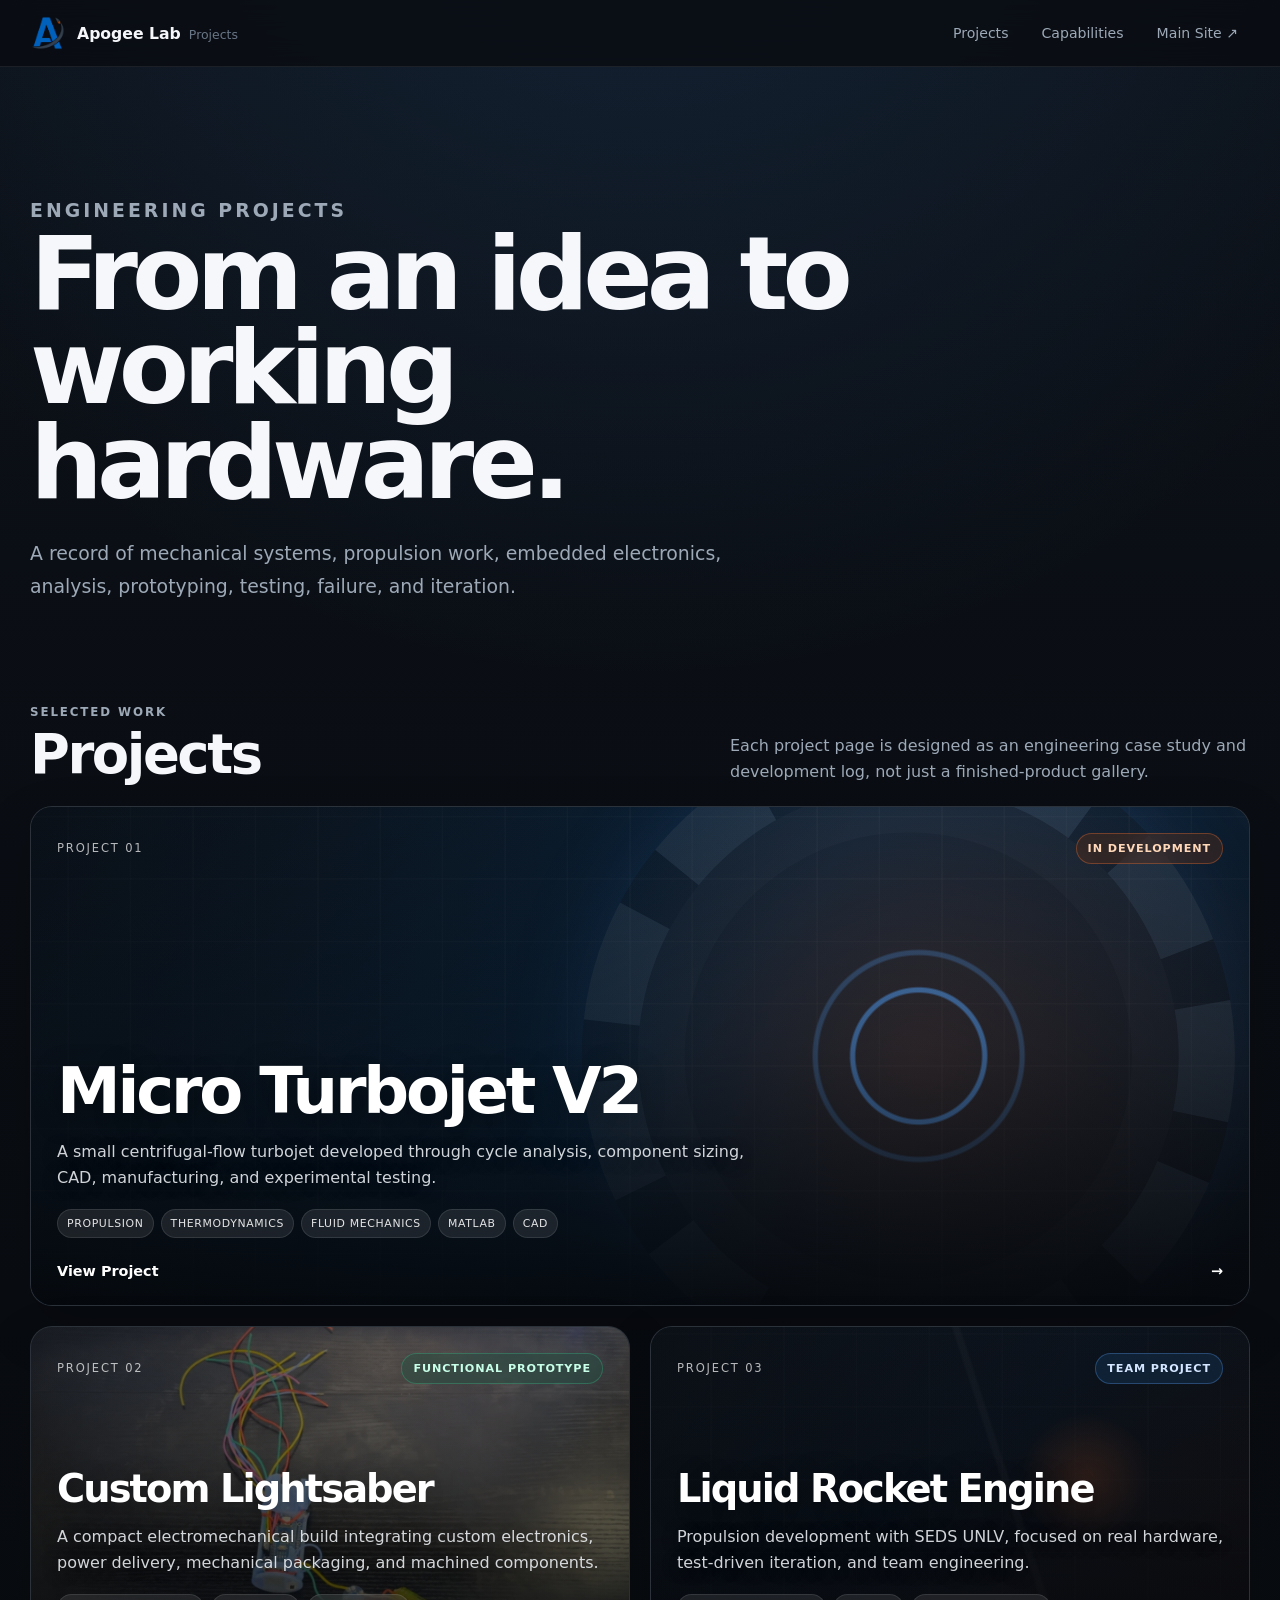
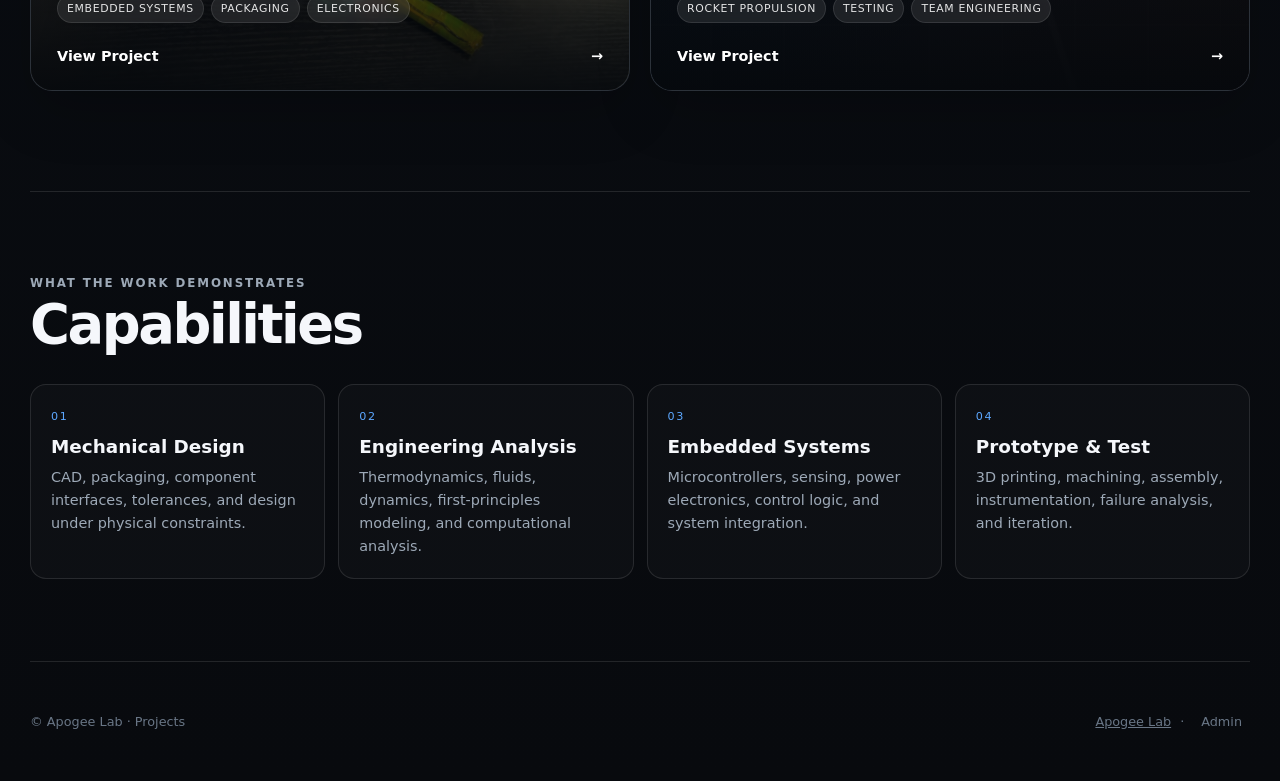
==== index.html @ 7b41a359 "Add files via upload" ====
<!DOCTYPE html>
<html lang="en">
<head>
  <meta charset="UTF-8">
  <meta name="viewport" content="width=device-width, initial-scale=1.0">
  <title>Projects — Apogee Lab</title>
  <meta name="description" content="Engineering projects, prototypes, analysis, testing, and experimental development from Apogee Lab.">
  <link rel="icon" type="image/png" href="favicon.png">
  <link rel="stylesheet" href="style.css">
</head>
<body>

  <header class="site-header">
    <div class="header-inner">
      <a class="brand-link" href="index.html">
        <img src="logo.png" alt="Apogee Lab logo">
        <div class="brand-copy">
          <strong>Apogee Lab</strong>
          <span>Projects</span>
        </div>
      </a>

      <nav class="nav" aria-label="Primary navigation">
        <a href="#projects">Projects</a>
        <a href="#capabilities">Capabilities</a>
        <a href="https://apogeelab.org" target="_blank" rel="noopener noreferrer">Main Site ↗</a>
      </nav>
    </div>
  </header>

  <main>
    <section class="hero shell">
      <div class="hero-copy">
        <p class="eyebrow">Engineering Projects</p>
        <h1>From an idea to working hardware.</h1>
        <p>
          A record of mechanical systems, propulsion work, embedded electronics,
          analysis, prototyping, testing, failure, and iteration.
        </p>
      </div>
    </section>

    <section class="projects shell" id="projects">
      <div class="section-head">
        <div>
          <p class="eyebrow">Selected Work</p>
          <h2>Projects</h2>
        </div>
        <p>
          Each project page is designed as an engineering case study and development log,
          not just a finished-product gallery.
        </p>
      </div>

      <div class="project-grid">

        <a class="project-card featured" href="turbojet.html" style="--glow: rgba(92,167,255,.26);">
          <div class="card-bg turbo-bg"></div>
          <div class="card-shade"></div>
          <div class="card-content">
            <div class="card-top">
              <span class="project-number">PROJECT 01</span>
              <span class="status dev">In Development</span>
            </div>

            <div class="card-main">
              <h3>Micro Turbojet V2</h3>
              <p>
                A small centrifugal-flow turbojet developed through cycle analysis,
                component sizing, CAD, manufacturing, and experimental testing.
              </p>
              <div class="tags">
                <span class="tag">Propulsion</span>
                <span class="tag">Thermodynamics</span>
                <span class="tag">Fluid Mechanics</span>
                <span class="tag">MATLAB</span>
                <span class="tag">CAD</span>
              </div>
              <div class="card-link">
                <span>View Project</span><span>→</span>
              </div>
            </div>
          </div>
        </a>

        <a class="project-card" href="lightsaber.html" style="--glow: rgba(66,211,155,.22);">
          <div class="card-bg lightsaber-bg"></div>
          <div class="card-shade"></div>
          <div class="card-content">
            <div class="card-top">
              <span class="project-number">PROJECT 02</span>
              <span class="status done">Functional Prototype</span>
            </div>

            <div class="card-main">
              <h3>Custom Lightsaber</h3>
              <p>
                A compact electromechanical build integrating custom electronics,
                power delivery, mechanical packaging, and machined components.
              </p>
              <div class="tags">
                <span class="tag">Embedded Systems</span>
                <span class="tag">Packaging</span>
                <span class="tag">Electronics</span>
              </div>
              <div class="card-link">
                <span>View Project</span><span>→</span>
              </div>
            </div>
          </div>
        </a>

        <a class="project-card" href="rocket.html" style="--glow: rgba(255,123,57,.22);">
          <div class="card-bg rocket-bg"></div>
          <div class="card-shade"></div>
          <div class="card-content">
            <div class="card-top">
              <span class="project-number">PROJECT 03</span>
              <span class="status team">Team Project</span>
            </div>

            <div class="card-main">
              <h3>Liquid Rocket Engine</h3>
              <p>
                Propulsion development with SEDS UNLV, focused on real hardware,
                test-driven iteration, and team engineering.
              </p>
              <div class="tags">
                <span class="tag">Rocket Propulsion</span>
                <span class="tag">Testing</span>
                <span class="tag">Team Engineering</span>
              </div>
              <div class="card-link">
                <span>View Project</span><span>→</span>
              </div>
            </div>
          </div>
        </a>

      </div>
    </section>

    <section class="capabilities shell" id="capabilities">
      <div class="section-head">
        <div>
          <p class="eyebrow">What the work demonstrates</p>
          <h2>Capabilities</h2>
        </div>
      </div>

      <div class="capability-grid">
        <article class="capability">
          <span>01</span>
          <h3>Mechanical Design</h3>
          <p>CAD, packaging, component interfaces, tolerances, and design under physical constraints.</p>
        </article>

        <article class="capability">
          <span>02</span>
          <h3>Engineering Analysis</h3>
          <p>Thermodynamics, fluids, dynamics, first-principles modeling, and computational analysis.</p>
        </article>

        <article class="capability">
          <span>03</span>
          <h3>Embedded Systems</h3>
          <p>Microcontrollers, sensing, power electronics, control logic, and system integration.</p>
        </article>

        <article class="capability">
          <span>04</span>
          <h3>Prototype & Test</h3>
          <p>3D printing, machining, assembly, instrumentation, failure analysis, and iteration.</p>
        </article>
      </div>
    </section>
  </main>

  <footer class="footer shell">
    <span>© Apogee Lab · Projects</span>
    <div class="footer-right">
      <a href="https://apogeelab.org" target="_blank" rel="noopener noreferrer">Apogee Lab</a>
      <span>·</span>
      <button type="button" data-open-admin>Admin</button>
    </div>
  </footer>


  <div class="modal" id="adminModal" aria-hidden="true">
    <div class="modal-card" role="dialog" aria-modal="true" aria-labelledby="adminTitle">
      <h2 id="adminTitle">Admin Access</h2>
      <p>Sign in to unlock editing controls on the live Projects site.</p>

      <form id="adminForm">
        <label for="adminPassword">Admin password</label>
        <input id="adminPassword" type="password" autocomplete="current-password" placeholder="Password">

        <div class="modal-actions">
          <button id="closeAdmin" type="button">Cancel</button>
          <button class="primary" type="submit">Sign In</button>
        </div>
      </form>

      <p class="prototype-note" id="adminPrototypeMessage">
        Frontend prototype: authentication is not connected yet.
      </p>
    </div>
  </div>


  <script src="script.js"></script>
</body>
</html>
---- style.css ----
* {
  box-sizing: border-box;
}

:root {
  --bg: #090c11;
  --bg-2: #0d121a;
  --panel: #111821;
  --panel-2: #151e2a;
  --text: #f5f7fb;
  --muted: #9da9b7;
  --soft: #697686;
  --line: rgba(255,255,255,.11);

  --blue: #5ca7ff;
  --blue-deep: #176bc7;
  --orange: #ff7b39;
  --green: #42d39b;
  --yellow: #ffd36a;

  --max: 1220px;
  --radius: 22px;
}

html {
  scroll-behavior: smooth;
}

body {
  margin: 0;
  min-height: 100vh;
  color: var(--text);
  font-family: Inter, ui-sans-serif, system-ui, -apple-system, BlinkMacSystemFont, "Segoe UI", sans-serif;
  background:
    radial-gradient(circle at 50% -10%, rgba(44, 88, 138, .28), transparent 34%),
    linear-gradient(180deg, #0c1118 0%, #090c11 55%, #080a0e 100%);
}

a {
  color: inherit;
}

img {
  max-width: 100%;
  display: block;
}

button, input, textarea {
  font: inherit;
}

.site-header {
  position: sticky;
  top: 0;
  z-index: 50;
  border-bottom: 1px solid rgba(255,255,255,.08);
  background: rgba(9,12,17,.80);
  backdrop-filter: blur(14px);
}

.header-inner {
  width: min(calc(100% - 32px), var(--max));
  min-height: 66px;
  margin: 0 auto;
  display: flex;
  align-items: center;
  justify-content: space-between;
  gap: 24px;
}

.brand-link {
  display: flex;
  align-items: center;
  gap: 11px;
  text-decoration: none;
  min-width: 0;
}

.brand-link img {
  width: 36px;
  height: 36px;
}

.brand-copy {
  display: flex;
  align-items: baseline;
  gap: 8px;
  min-width: 0;
}

.brand-copy strong {
  font-size: .98rem;
}

.brand-copy span {
  color: var(--soft);
  font-size: .78rem;
}

.nav {
  display: flex;
  align-items: center;
  gap: 9px;
}

.nav a {
  padding: 9px 12px;
  border-radius: 10px;
  color: var(--muted);
  text-decoration: none;
  font-size: .88rem;
  transition: color .18s ease, background .18s ease;
}

.nav a:hover {
  color: white;
  background: rgba(255,255,255,.06);
}

.shell {
  width: min(calc(100% - 40px), var(--max));
  margin: 0 auto;
}

.hero {
  min-height: 68vh;
  padding: 100px 0 76px;
  display: flex;
  align-items: center;
}

.hero-copy {
  max-width: 930px;
}

.eyebrow {
  margin: 0 0 16px;
  color: var(--blue);
  font-size: .74rem;
  font-weight: 800;
  letter-spacing: .16em;
  text-transform: uppercase;
}

.hero h1 {
  margin: 0;
  font-size: clamp(3.2rem, 8vw, 7.2rem);
  line-height: .92;
  letter-spacing: -.058em;
}

.hero p {
  max-width: 760px;
  margin: 27px 0 0;
  color: var(--muted);
  font-size: clamp(1rem, 2vw, 1.18rem);
  line-height: 1.75;
}

.section-head {
  margin: 0 0 20px;
  display: flex;
  align-items: flex-end;
  justify-content: space-between;
  gap: 20px;
}

.section-head h2 {
  margin: 0;
  font-size: clamp(2rem, 5vw, 3.4rem);
  letter-spacing: -.045em;
}

.section-head p {
  max-width: 520px;
  margin: 0;
  color: var(--muted);
  line-height: 1.65;
}

.projects {
  padding: 24px 0 100px;
}

.project-grid {
  display: grid;
  grid-template-columns: repeat(2, minmax(0, 1fr));
  gap: 20px;
}

.project-card {
  position: relative;
  isolation: isolate;
  overflow: hidden;
  min-height: 365px;
  border: 1px solid var(--line);
  border-radius: var(--radius);
  color: white;
  text-decoration: none;
  background: #121922;
  box-shadow: 0 22px 54px rgba(0,0,0,.18);
  transition: transform .26s ease, border-color .26s ease, box-shadow .26s ease;
}

.project-card.featured {
  grid-column: 1 / -1;
  min-height: 500px;
}

.project-card:hover {
  transform: translateY(-8px) scale(1.012);
  border-color: rgba(255,255,255,.18);
  box-shadow: 0 30px 70px rgba(0,0,0,.30), 0 0 38px var(--glow, rgba(92,167,255,.20));
}

.card-bg,
.card-shade,
.card-content {
  position: absolute;
  inset: 0;
}

.card-bg {
  transform: scale(1.04);
  transition: transform .36s ease, filter .36s ease;
}

.project-card:hover .card-bg {
  transform: scale(1.095);
  filter: blur(1.2px);
}

.card-shade {
  background:
    linear-gradient(180deg, rgba(5,8,12,.10), rgba(5,8,12,.35) 48%, rgba(5,8,12,.92) 100%),
    linear-gradient(120deg, rgba(5,8,12,.55), transparent 56%);
}

.card-content {
  z-index: 2;
  padding: 26px;
  display: flex;
  flex-direction: column;
}

.card-top {
  display: flex;
  align-items: center;
  justify-content: space-between;
  gap: 14px;
}

.project-number {
  color: rgba(255,255,255,.70);
  font-size: .72rem;
  letter-spacing: .16em;
}

.status {
  padding: 8px 11px;
  border: 1px solid rgba(255,255,255,.14);
  border-radius: 999px;
  background: rgba(11,17,26,.58);
  backdrop-filter: blur(10px);
  font-size: .7rem;
  font-weight: 700;
  letter-spacing: .08em;
  text-transform: uppercase;
}

.status.dev {
  color: #ffd8b9;
  border-color: rgba(255,123,57,.32);
  background: rgba(112,51,18,.30);
}

.status.done {
  color: #c8ffe8;
  border-color: rgba(66,211,155,.28);
  background: rgba(22,86,63,.30);
}

.status.team {
  color: #d4e6ff;
  border-color: rgba(92,167,255,.30);
  background: rgba(26,69,114,.32);
}

.card-main {
  margin-top: auto;
}

.card-main h3 {
  margin: 0;
  font-size: clamp(2rem, 5vw, 4.4rem);
  line-height: .98;
  letter-spacing: -.05em;
  text-shadow: 0 6px 28px rgba(0,0,0,.36);
}

.project-card:not(.featured) .card-main h3 {
  font-size: clamp(1.8rem, 3vw, 2.7rem);
}

.card-main p {
  max-width: 690px;
  margin: 16px 0 0;
  color: rgba(244,248,252,.85);
  line-height: 1.62;
  text-shadow: 0 3px 18px rgba(0,0,0,.40);
}

.tags {
  display: flex;
  flex-wrap: wrap;
  gap: 7px;
  margin-top: 18px;
}

.tag {
  padding: 7px 9px;
  border-radius: 999px;
  color: rgba(255,255,255,.88);
  background: rgba(255,255,255,.09);
  border: 1px solid rgba(255,255,255,.10);
  font-size: .68rem;
  letter-spacing: .06em;
  text-transform: uppercase;
  backdrop-filter: blur(8px);
}

.card-link {
  margin-top: 25px;
  display: flex;
  justify-content: space-between;
  color: white;
  font-size: .9rem;
  font-weight: 750;
}

.turbo-bg {
  background:
    radial-gradient(circle at 72% 50%, transparent 0 60px, rgba(92,167,255,.72) 62px 65px, transparent 67px 96px, rgba(92,167,255,.35) 98px 101px, transparent 103px),
    radial-gradient(circle at 72% 50%, rgba(255,123,57,.20), transparent 38%),
    repeating-linear-gradient(90deg, transparent 0 58px, rgba(255,255,255,.028) 59px 60px),
    repeating-linear-gradient(0deg, transparent 0 58px, rgba(255,255,255,.028) 59px 60px),
    linear-gradient(135deg, #111c29 0%, #0b253e 50%, #121720 100%);
}

.turbo-bg::after {
  content: "";
  position: absolute;
  width: 520px;
  height: 520px;
  right: 3%;
  top: 50%;
  transform: translateY(-50%) rotate(-18deg);
  border-radius: 50%;
  border: 54px dashed rgba(170,210,255,.12);
  box-shadow:
    inset 0 0 0 45px rgba(255,255,255,.025),
    0 0 80px rgba(44,124,215,.18);
}

.lightsaber-bg {
  background:
    linear-gradient(rgba(8,12,18,.20), rgba(8,12,18,.20)),
    url("lightsaber.webp") center / cover no-repeat;
}

.rocket-bg {
  background:
    linear-gradient(105deg, rgba(8,12,18,.18), rgba(8,12,18,.58)),
    radial-gradient(circle at 72% 42%, rgba(255,123,57,.36), transparent 13%),
    linear-gradient(72deg, transparent 58%, rgba(255,255,255,.06) 58.4% 59%, transparent 59.4%),
    repeating-linear-gradient(90deg, transparent 0 68px, rgba(255,255,255,.022) 69px 70px),
    repeating-linear-gradient(0deg, transparent 0 68px, rgba(255,255,255,.022) 69px 70px),
    linear-gradient(145deg, #18202b, #101a27 45%, #2b1710);
}

.capabilities {
  padding: 82px 0;
  border-top: 1px solid var(--line);
}

.capability-grid {
  margin-top: 28px;
  display: grid;
  grid-template-columns: repeat(4, 1fr);
  gap: 13px;
}

.capability {
  min-height: 175px;
  padding: 20px;
  border: 1px solid var(--line);
  border-radius: 16px;
  background: rgba(255,255,255,.025);
}

.capability span {
  color: var(--blue);
  font-size: .7rem;
  letter-spacing: .14em;
  text-transform: uppercase;
}

.capability h3 {
  margin: 12px 0 9px;
  font-size: 1.15rem;
}

.capability p {
  margin: 0;
  color: var(--muted);
  font-size: .9rem;
  line-height: 1.6;
}

.footer {
  min-height: 120px;
  border-top: 1px solid var(--line);
  display: flex;
  align-items: center;
  justify-content: space-between;
  gap: 22px;
  color: var(--soft);
  font-size: .8rem;
}

.footer-right {
  display: flex;
  align-items: center;
  gap: 9px;
}

.footer button {
  border: 0;
  background: none;
  color: var(--soft);
  cursor: pointer;
  padding: 7px 8px;
}

.footer button:hover {
  color: white;
}

/* Project detail pages */

.breadcrumb {
  padding-top: 32px;
}

.breadcrumb a {
  color: var(--muted);
  text-decoration: none;
  font-size: .88rem;
}

.breadcrumb a:hover {
  color: white;
}

.project-hero {
  padding: 34px 0 72px;
  display: grid;
  grid-template-columns: minmax(0, 1.65fr) minmax(310px, .85fr);
  gap: 20px;
}

.project-visual,
.project-summary {
  min-height: 540px;
  border: 1px solid var(--line);
  border-radius: var(--radius);
  overflow: hidden;
}

.project-visual {
  position: relative;
}

.project-summary {
  padding: 30px;
  background: linear-gradient(180deg, rgba(19,27,38,.94), rgba(13,19,27,.96));
  display: flex;
  flex-direction: column;
}

.project-summary .eyebrow {
  margin-bottom: 13px;
}

.project-summary h1 {
  margin: 0;
  font-size: clamp(2.8rem, 5vw, 4.8rem);
  line-height: .94;
  letter-spacing: -.055em;
}

.project-summary .summary-text {
  margin: 25px 0 0;
  color: var(--muted);
  line-height: 1.72;
}

.meta-grid {
  margin-top: auto;
  padding-top: 28px;
  display: grid;
  grid-template-columns: 1fr 1fr;
  gap: 14px;
}

.meta {
  padding-top: 12px;
  border-top: 1px solid var(--line);
}

.meta span {
  display: block;
  margin-bottom: 5px;
  color: var(--soft);
  font-size: .68rem;
  letter-spacing: .1em;
  text-transform: uppercase;
}

.meta strong {
  font-size: .9rem;
}

.detail-section {
  padding: 72px 0;
  border-top: 1px solid var(--line);
}

.detail-title {
  display: flex;
  align-items: flex-end;
  justify-content: space-between;
  gap: 18px;
  margin-bottom: 24px;
}

.detail-title h2 {
  margin: 0;
  font-size: clamp(2rem, 5vw, 3.5rem);
  letter-spacing: -.045em;
}

.detail-title p {
  max-width: 510px;
  margin: 0;
  color: var(--muted);
  line-height: 1.6;
}

.latest-update {
  overflow: hidden;
  border: 1px solid rgba(92,167,255,.26);
  border-radius: var(--radius);
  background: linear-gradient(145deg, rgba(28,49,74,.55), rgba(14,20,29,.94));
  box-shadow: 0 20px 48px rgba(0,0,0,.18);
}

.update-copy {
  padding: 30px;
}

.update-label {
  color: var(--yellow);
  font-size: .7rem;
  font-weight: 800;
  letter-spacing: .13em;
  text-transform: uppercase;
}

.update-copy h3 {
  margin: 10px 0 8px;
  font-size: clamp(1.7rem, 4vw, 2.8rem);
  letter-spacing: -.035em;
}

.update-date {
  color: var(--soft);
  font-size: .82rem;
}

.update-copy p {
  max-width: 900px;
  color: var(--muted);
  line-height: 1.75;
}

.carousel-preview {
  display: grid;
  grid-template-columns: 1.4fr 1fr 1fr;
  gap: 2px;
  min-height: 290px;
  background: rgba(255,255,255,.05);
}

.placeholder-image {
  position: relative;
  min-height: 240px;
  display: grid;
  place-items: center;
  overflow: hidden;
  color: rgba(255,255,255,.48);
  background:
    repeating-linear-gradient(90deg, transparent 0 39px, rgba(255,255,255,.03) 40px),
    repeating-linear-gradient(0deg, transparent 0 39px, rgba(255,255,255,.03) 40px),
    linear-gradient(145deg, #121b26, #0e141c);
}

.placeholder-image::before {
  content: "";
  width: 42%;
  aspect-ratio: 1;
  border-radius: 50%;
  border: 1px solid rgba(92,167,255,.32);
  box-shadow:
    0 0 0 24px rgba(92,167,255,.05),
    0 0 0 48px rgba(92,167,255,.025);
}

.placeholder-image span {
  position: absolute;
  bottom: 18px;
  left: 18px;
  font-size: .72rem;
  letter-spacing: .1em;
  text-transform: uppercase;
}

.old-updates {
  margin-top: 14px;
  display: grid;
  gap: 10px;
}

.old-update {
  padding: 20px 22px;
  border: 1px solid var(--line);
  border-radius: 14px;
  background: rgba(255,255,255,.018);
}

.old-update-top {
  display: flex;
  align-items: baseline;
  justify-content: space-between;
  gap: 18px;
}

.old-update h4 {
  margin: 0;
  font-size: 1rem;
}

.old-update time {
  color: var(--soft);
  font-size: .75rem;
}

.old-update p {
  margin: 8px 0 0;
  color: var(--muted);
  line-height: 1.6;
  font-size: .9rem;
}

.gallery-grid {
  display: grid;
  grid-template-columns: repeat(3, 1fr);
  gap: 12px;
}

.gallery-item {
  min-height: 240px;
  border: 1px solid var(--line);
  border-radius: 16px;
  overflow: hidden;
  background: #101720;
}

.gallery-item.photo {
  background: url("lightsaber.webp") center / cover no-repeat;
}

.gallery-item .placeholder-image {
  height: 100%;
  border: 0;
}

/* Admin placeholder modal */

.modal {
  position: fixed;
  inset: 0;
  z-index: 100;
  display: none;
  place-items: center;
  padding: 20px;
  background: rgba(2,5,8,.76);
  backdrop-filter: blur(8px);
}

.modal.open {
  display: grid;
}

.modal-card {
  width: min(430px, 100%);
  padding: 25px;
  border: 1px solid var(--line);
  border-radius: 18px;
  background: linear-gradient(180deg, #141d28, #0d131b);
  box-shadow: 0 30px 90px rgba(0,0,0,.45);
}

.modal-card h2 {
  margin: 0 0 7px;
}

.modal-card p {
  margin: 0 0 18px;
  color: var(--muted);
  line-height: 1.55;
}

.modal-card label {
  display: block;
  color: var(--muted);
  font-size: .75rem;
  margin-bottom: 6px;
}

.modal-card input {
  width: 100%;
  padding: 12px 13px;
  border: 1px solid var(--line);
  border-radius: 10px;
  outline: none;
  color: white;
  background: #090f16;
}

.modal-actions {
  margin-top: 14px;
  display: flex;
  justify-content: flex-end;
  gap: 8px;
}

.modal-actions button {
  padding: 10px 13px;
  border-radius: 10px;
  border: 1px solid var(--line);
  color: white;
  background: #151f2b;
  cursor: pointer;
}

.modal-actions .primary {
  border-color: rgba(92,167,255,.40);
  background: #155da9;
}

.prototype-note {
  margin-top: 12px !important;
  color: #8090a1 !important;
  font-size: .75rem;
}

@media (max-width: 900px) {
  .project-grid,
  .project-hero {
    grid-template-columns: 1fr;
  }

  .project-card.featured {
    grid-column: auto;
  }

  .capability-grid {
    grid-template-columns: repeat(2, 1fr);
  }

  .project-summary,
  .project-visual {
    min-height: 440px;
  }
}

@media (max-width: 680px) {
  .shell {
    width: min(calc(100% - 28px), var(--max));
  }

  .header-inner {
    width: min(calc(100% - 22px), var(--max));
  }

  .brand-copy span,
  .nav a:not(:last-child) {
    display: none;
  }

  .hero {
    min-height: 0;
    padding: 84px 0 58px;
  }

  .project-grid,
  .capability-grid,
  .gallery-grid {
    grid-template-columns: 1fr;
  }

  .project-card,
  .project-card.featured {
    min-height: 390px;
  }

  .section-head,
  .detail-title,
  .footer {
    align-items: flex-start;
    flex-direction: column;
  }

  .project-hero {
    padding-top: 22px;
  }

  .project-summary,
  .project-visual {
    min-height: 390px;
  }

  .carousel-preview {
    grid-template-columns: 1fr;
  }

  .old-update-top {
    align-items: flex-start;
    flex-direction: column;
    gap: 5px;
  }
}

@media (prefers-reduced-motion: reduce) {
  * {
    scroll-behavior: auto !important;
    transition: none !important;
  }
}
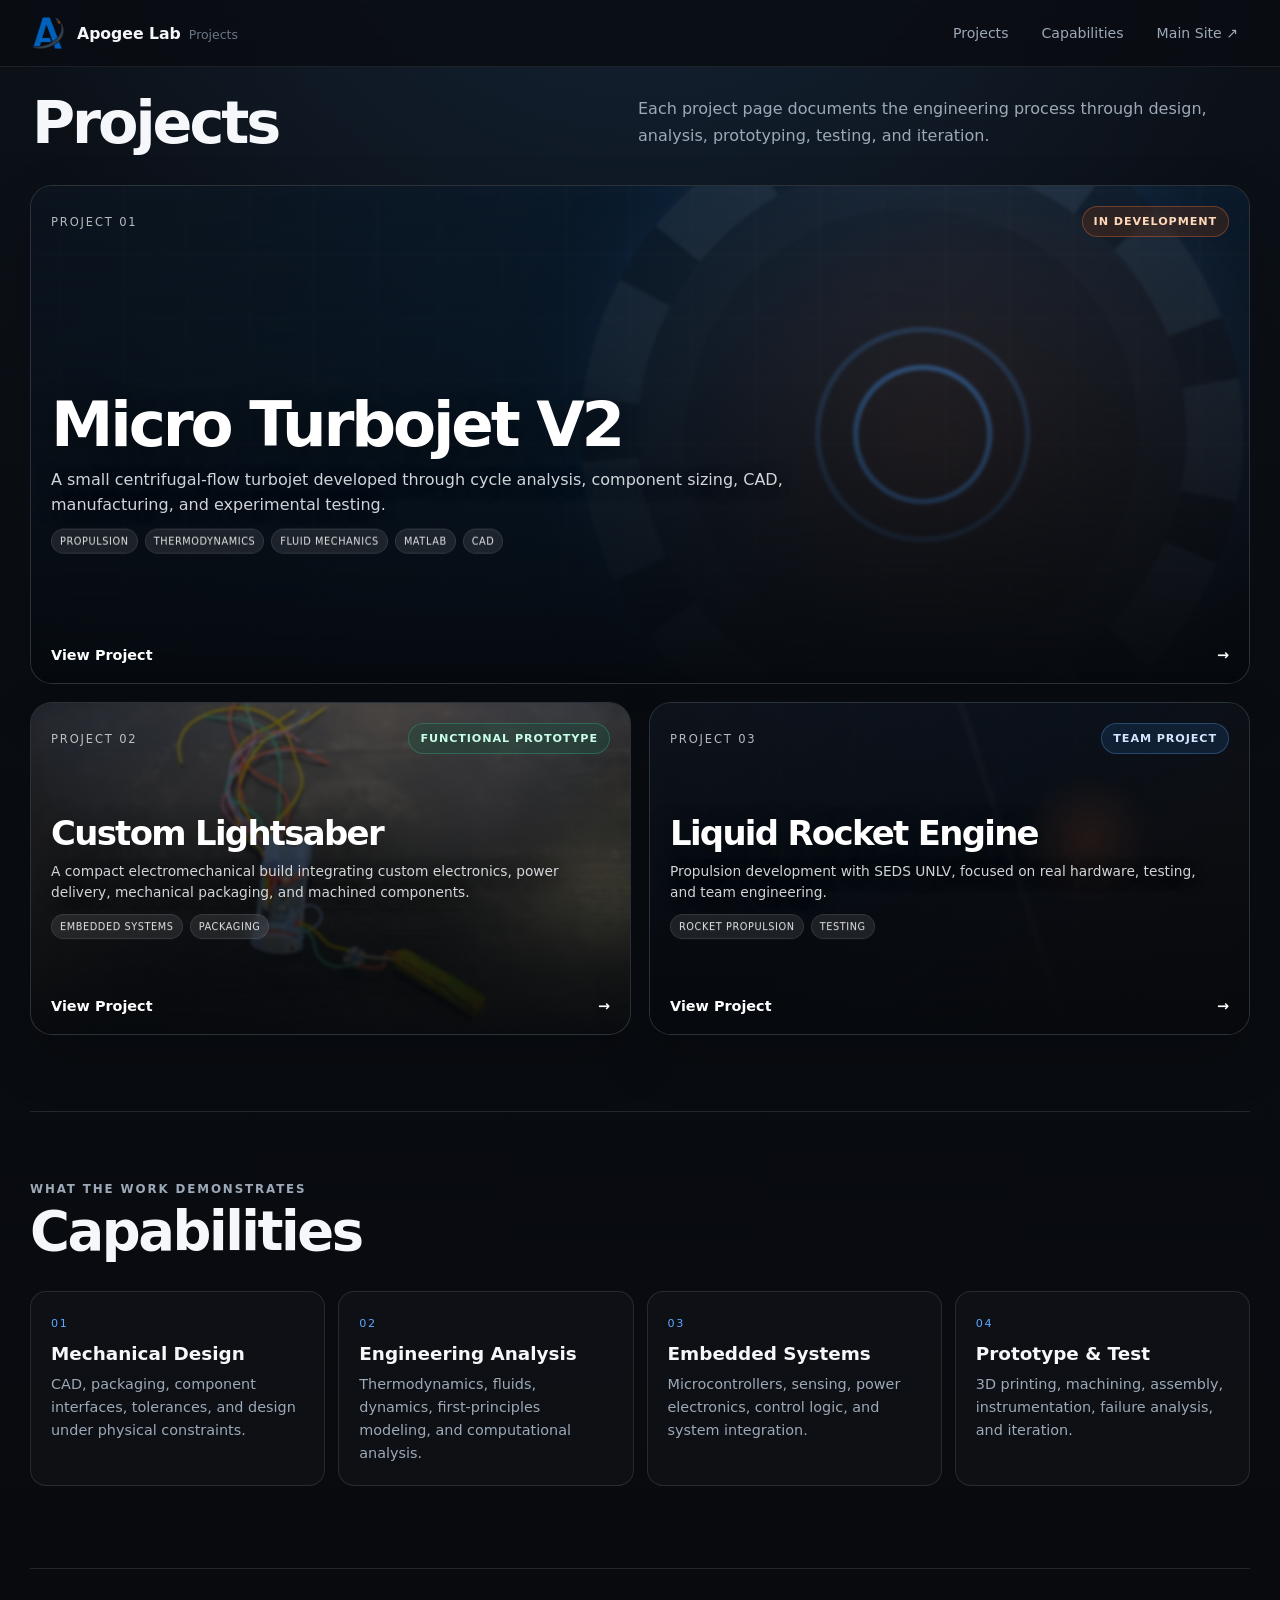
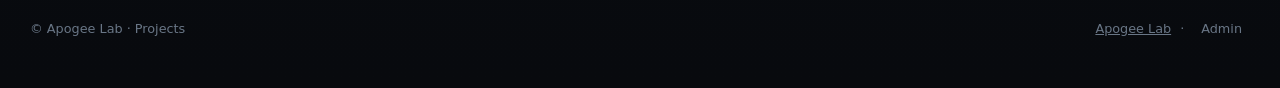
==== commit 758ad5e3: "v3" ====
--- a/index.html
+++ b/index.html
@@ -8,7 +8,7 @@
   <link rel="icon" type="image/png" href="favicon.png">
   <link rel="stylesheet" href="style.css">
 </head>
-<body>
+<body class="projects-home">
 
   <header class="site-header">
     <div class="header-inner">
@@ -28,47 +28,36 @@
     </div>
   </header>
 
-  <main>
-    <section class="hero shell">
-      <div class="hero-copy">
-        <p class="eyebrow">Engineering Projects</p>
-        <h1>From an idea to working hardware.</h1>
-        <p>
-          A record of mechanical systems, propulsion work, embedded electronics,
-          analysis, prototyping, testing, failure, and iteration.
-        </p>
-      </div>
+  <main class="home-main shell">
+
+    <section class="projects-intro">
+      <h1>Projects</h1>
+      <p>
+        Each project page documents the engineering process through design,
+        analysis, prototyping, testing, and iteration.
+      </p>
     </section>
 
-    <section class="projects shell" id="projects">
-      <div class="section-head">
-        <div>
-          <p class="eyebrow">Selected Work</p>
-          <h2>Projects</h2>
-        </div>
-        <p>
-          Each project page is designed as an engineering case study and development log,
-          not just a finished-product gallery.
-        </p>
-      </div>
-
-      <div class="project-grid">
-
-        <a class="project-card featured" href="turbojet.html" style="--glow: rgba(92,167,255,.26);">
+    <section class="projects projects-first" id="projects">
+      <div class="project-grid project-grid-home">
+
+        <a class="project-card home-card featured-home" href="turbojet.html" style="--glow: rgba(92,167,255,.26);">
           <div class="card-bg turbo-bg"></div>
-          <div class="card-shade"></div>
-          <div class="card-content">
+          <div class="card-shade home-shade"></div>
+
+          <div class="card-content home-card-content">
             <div class="card-top">
               <span class="project-number">PROJECT 01</span>
               <span class="status dev">In Development</span>
             </div>
 
-            <div class="card-main">
+            <div class="card-main home-card-main">
               <h3>Micro Turbojet V2</h3>
               <p>
                 A small centrifugal-flow turbojet developed through cycle analysis,
                 component sizing, CAD, manufacturing, and experimental testing.
               </p>
+
               <div class="tags">
                 <span class="tag">Propulsion</span>
                 <span class="tag">Thermodynamics</span>
@@ -76,72 +65,81 @@
                 <span class="tag">MATLAB</span>
                 <span class="tag">CAD</span>
               </div>
-              <div class="card-link">
-                <span>View Project</span><span>→</span>
-              </div>
+            </div>
+
+            <div class="card-link">
+              <span>View Project</span><span>→</span>
             </div>
           </div>
         </a>
 
-        <a class="project-card" href="lightsaber.html" style="--glow: rgba(66,211,155,.22);">
+        <a class="project-card home-card" href="lightsaber.html" style="--glow: rgba(66,211,155,.22);">
           <div class="card-bg lightsaber-bg"></div>
-          <div class="card-shade"></div>
-          <div class="card-content">
+          <div class="card-shade home-shade"></div>
+
+          <div class="card-content home-card-content">
             <div class="card-top">
               <span class="project-number">PROJECT 02</span>
               <span class="status done">Functional Prototype</span>
             </div>
 
-            <div class="card-main">
+            <div class="card-main home-card-main">
               <h3>Custom Lightsaber</h3>
               <p>
                 A compact electromechanical build integrating custom electronics,
                 power delivery, mechanical packaging, and machined components.
               </p>
+
               <div class="tags">
                 <span class="tag">Embedded Systems</span>
                 <span class="tag">Packaging</span>
-                <span class="tag">Electronics</span>
               </div>
-              <div class="card-link">
-                <span>View Project</span><span>→</span>
-              </div>
+            </div>
+
+            <div class="card-link">
+              <span>View Project</span><span>→</span>
             </div>
           </div>
         </a>
 
-        <a class="project-card" href="rocket.html" style="--glow: rgba(255,123,57,.22);">
+        <a class="project-card home-card" href="rocket.html" style="--glow: rgba(255,123,57,.22);">
           <div class="card-bg rocket-bg"></div>
-          <div class="card-shade"></div>
-          <div class="card-content">
+          <div class="card-shade home-shade"></div>
+
+          <div class="card-content home-card-content">
             <div class="card-top">
               <span class="project-number">PROJECT 03</span>
               <span class="status team">Team Project</span>
             </div>
 
-            <div class="card-main">
+            <div class="card-main home-card-main">
               <h3>Liquid Rocket Engine</h3>
               <p>
                 Propulsion development with SEDS UNLV, focused on real hardware,
-                test-driven iteration, and team engineering.
+                testing, and team engineering.
               </p>
+
               <div class="tags">
                 <span class="tag">Rocket Propulsion</span>
                 <span class="tag">Testing</span>
-                <span class="tag">Team Engineering</span>
               </div>
-              <div class="card-link">
-                <span>View Project</span><span>→</span>
-              </div>
+            </div>
+
+            <div class="card-link">
+              <span>View Project</span><span>→</span>
             </div>
           </div>
         </a>
 
       </div>
+
+      <div class="admin-project-actions admin-only" aria-hidden="true">
+        <button class="add-project-button" type="button">+ Add New Project</button>
+      </div>
     </section>
 
-    <section class="capabilities shell" id="capabilities">
-      <div class="section-head">
+    <section class="capabilities compact-capabilities" id="capabilities">
+      <div class="section-head compact-section-head">
         <div>
           <p class="eyebrow">What the work demonstrates</p>
           <h2>Capabilities</h2>
--- a/style.css
+++ b/style.css
@@ -859,3 +859,316 @@
     transition: none !important;
   }
 }
+
+
+/* =========================================================
+   PROJECTS HOMEPAGE V2
+   Tile-first landing page
+   ========================================================= */
+
+.projects-home .site-header {
+  position: sticky;
+}
+
+.home-main {
+  padding-top: 18px;
+}
+
+.projects-first {
+  padding: 0 0 76px;
+}
+
+.project-grid-home {
+  grid-template-columns: repeat(3, minmax(0, 1fr));
+  gap: 16px;
+}
+
+.project-grid-home .home-card {
+  grid-column: auto;
+  min-height: 0;
+  height: clamp(315px, 37vw, 390px);
+}
+
+/*
+  Put the title area slightly ABOVE the vertical center.
+  This keeps the titles visible immediately on load while still
+  leaving room for the description and tags below.
+*/
+.home-card-content {
+  padding: 20px;
+}
+
+.home-card-main {
+  margin-top: 0;
+  margin-bottom: 0;
+  position: absolute;
+  left: 20px;
+  right: 20px;
+  top: 39%;
+  transform: translateY(-50%);
+}
+
+.project-grid-home .home-card .home-card-main h3 {
+  font-size: clamp(1.65rem, 2.3vw, 2.45rem);
+  line-height: .96;
+  max-width: 95%;
+}
+
+.project-grid-home .home-card .home-card-main p {
+  margin-top: 11px;
+  font-size: .88rem;
+  line-height: 1.5;
+  max-width: 96%;
+}
+
+.project-grid-home .home-card .tags {
+  margin-top: 12px;
+}
+
+.project-grid-home .home-card .tag {
+  padding: 6px 8px;
+  font-size: .61rem;
+}
+
+.project-grid-home .home-card .card-link {
+  margin-top: auto;
+  padding-top: 14px;
+}
+
+.home-shade {
+  background:
+    linear-gradient(180deg,
+      rgba(5,8,12,.25) 0%,
+      rgba(5,8,12,.42) 31%,
+      rgba(5,8,12,.66) 63%,
+      rgba(5,8,12,.93) 100%),
+    linear-gradient(105deg, rgba(5,8,12,.28), transparent 72%);
+}
+
+/* Keep the background image readable but never let hover sharpen
+   enough to make the overlay text harder to read. */
+.project-grid-home .home-card .card-bg {
+  filter: blur(1.4px) saturate(1.05);
+  transform: scale(1.055);
+}
+
+.project-grid-home .home-card:hover .card-bg {
+  filter: blur(1.65px) saturate(1.12);
+  transform: scale(1.11);
+}
+
+.project-grid-home .home-card:hover {
+  transform: translateY(-7px) scale(1.018);
+}
+
+.admin-project-actions {
+  margin-top: 18px;
+  display: flex;
+  justify-content: flex-end;
+}
+
+.admin-only {
+  display: none;
+}
+
+body.admin-mode .admin-only {
+  display: flex;
+}
+
+.add-project-button {
+  border: 1px solid rgba(92,167,255,.35);
+  border-radius: 12px;
+  padding: 11px 15px;
+  color: white;
+  background: linear-gradient(180deg, #1b6fc3, #155a9e);
+  cursor: pointer;
+  box-shadow: 0 12px 28px rgba(20,87,153,.24);
+}
+
+.add-project-button:hover {
+  transform: translateY(-1px);
+}
+
+.compact-capabilities {
+  padding-top: 68px;
+}
+
+.compact-section-head {
+  margin-bottom: 18px;
+}
+
+@media (max-width: 1040px) {
+  .project-grid-home {
+    grid-template-columns: repeat(2, minmax(0, 1fr));
+  }
+
+  .project-grid-home .home-card {
+    height: 350px;
+  }
+}
+
+@media (max-width: 680px) {
+  .home-main {
+    padding-top: 12px;
+  }
+
+  .project-grid-home {
+    grid-template-columns: 1fr;
+  }
+
+  .project-grid-home .home-card {
+    height: 330px;
+  }
+
+  .home-card-main {
+    top: 40%;
+  }
+}
+
+
+/* =========================================================
+   PROJECTS HOMEPAGE V3
+   Reference-image layout
+   ========================================================= */
+
+.projects-home .home-main {
+  padding-top: 0;
+}
+
+.projects-intro {
+  min-height: 118px;
+  display: grid;
+  grid-template-columns: minmax(240px, .8fr) minmax(360px, 1.1fr);
+  align-items: center;
+  gap: 56px;
+  padding: 8px 2px 14px;
+}
+
+.projects-intro h1 {
+  margin: 0;
+  font-size: clamp(2.75rem, 4.6vw, 4.65rem);
+  line-height: .95;
+  letter-spacing: -.052em;
+}
+
+.projects-intro p {
+  max-width: 610px;
+  justify-self: end;
+  margin: 0;
+  color: var(--muted);
+  font-size: 1rem;
+  line-height: 1.66;
+}
+
+.projects-first {
+  padding-top: 0;
+}
+
+.project-grid-home {
+  grid-template-columns: repeat(2, minmax(0, 1fr));
+  gap: 18px;
+}
+
+.project-grid-home .featured-home {
+  grid-column: 1 / -1;
+  height: clamp(410px, 39vw, 535px);
+}
+
+.project-grid-home .home-card:not(.featured-home) {
+  height: clamp(305px, 26vw, 365px);
+}
+
+/* Featured title sits slightly above center, matching the reference. */
+.project-grid-home .featured-home .home-card-main {
+  top: 58%;
+  transform: translateY(-50%);
+}
+
+.project-grid-home .featured-home .home-card-main h3 {
+  font-size: clamp(2.75rem, 4.9vw, 4.8rem);
+  max-width: 780px;
+}
+
+.project-grid-home .featured-home .home-card-main p {
+  max-width: 790px;
+  font-size: 1rem;
+  line-height: 1.58;
+}
+
+.project-grid-home .home-card:not(.featured-home) .home-card-main {
+  top: 53%;
+  transform: translateY(-50%);
+}
+
+.project-grid-home .home-card:not(.featured-home) .home-card-main h3 {
+  font-size: clamp(1.75rem, 2.65vw, 2.7rem);
+}
+
+.project-grid-home .home-card:not(.featured-home) .home-card-main p {
+  font-size: .86rem;
+}
+
+.project-grid-home .home-card .card-link {
+  margin-top: auto;
+  padding-top: 12px;
+}
+
+@media (max-width: 900px) {
+  .projects-intro {
+    grid-template-columns: 1fr;
+    gap: 10px;
+    padding: 26px 2px 18px;
+  }
+
+  .projects-intro p {
+    justify-self: start;
+  }
+
+  .project-grid-home {
+    grid-template-columns: 1fr;
+  }
+
+  .project-grid-home .featured-home {
+    grid-column: auto;
+  }
+
+  .project-grid-home .featured-home,
+  .project-grid-home .home-card:not(.featured-home) {
+    height: 350px;
+  }
+
+  .project-grid-home .featured-home .home-card-main,
+  .project-grid-home .home-card:not(.featured-home) .home-card-main {
+    top: 50%;
+  }
+}
+
+@media (max-width: 680px) {
+  .projects-intro {
+    min-height: 0;
+    padding-top: 22px;
+  }
+
+  .projects-intro h1 {
+    font-size: 2.65rem;
+  }
+
+  .projects-intro p {
+    font-size: .9rem;
+  }
+
+  .project-grid-home .featured-home,
+  .project-grid-home .home-card:not(.featured-home) {
+    height: 325px;
+  }
+
+  .project-grid-home .home-card-main p,
+  .project-grid-home .home-card .tags {
+    display: none;
+  }
+
+  .project-grid-home .featured-home .home-card-main h3,
+  .project-grid-home .home-card:not(.featured-home) .home-card-main h3 {
+    font-size: 2rem;
+  }
+}
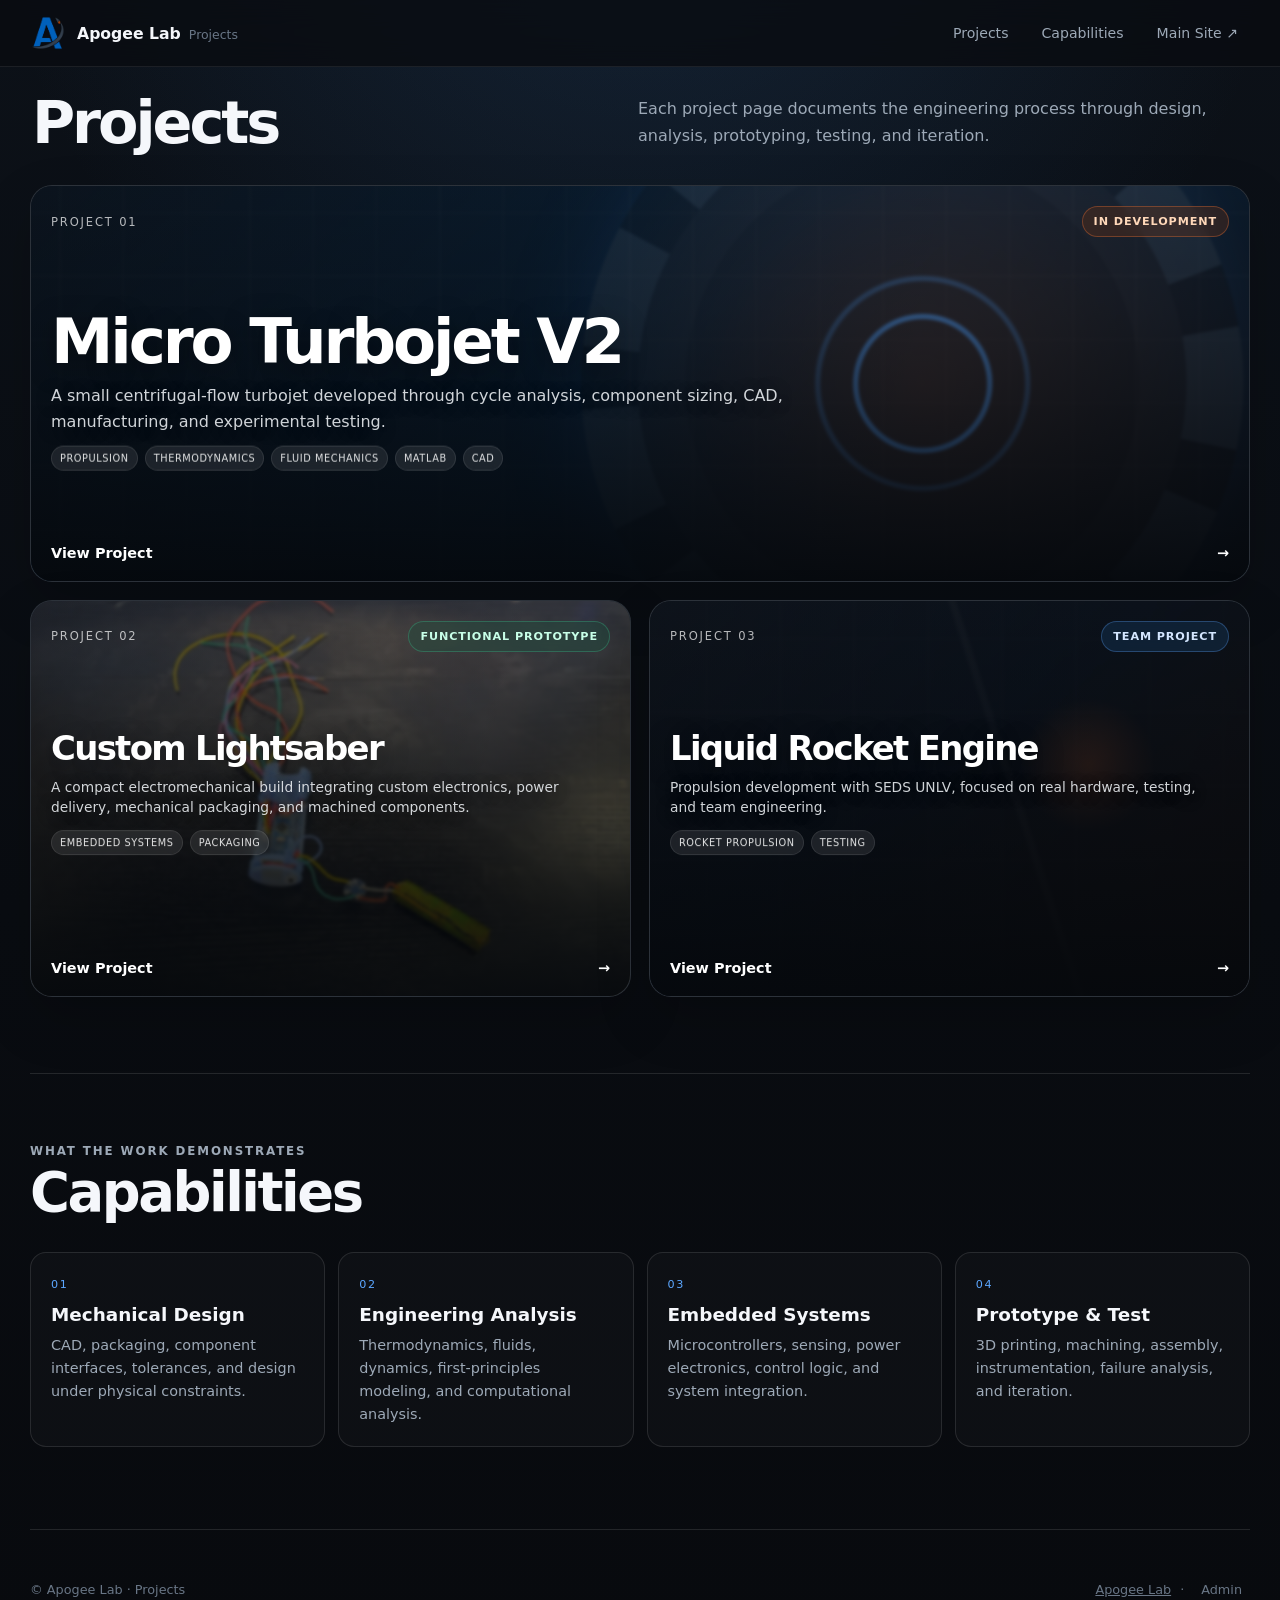
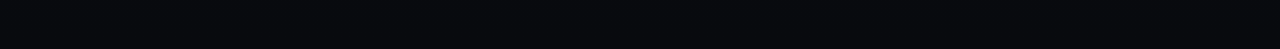
==== commit 150a2bcf: "v5" ====
--- a/index.html
+++ b/index.html
@@ -133,8 +133,15 @@
 
       </div>
 
-      <div class="admin-project-actions admin-only" aria-hidden="true">
-        <button class="add-project-button" type="button">+ Add New Project</button>
+      <div class="admin-toolbar admin-only" aria-hidden="true">
+        <div class="admin-toolbar-left">
+          <span class="admin-pill">Admin Mode</span>
+          <span>Manage the Projects portfolio</span>
+        </div>
+
+        <div class="admin-toolbar-actions">
+          <button class="primary" type="button" data-open-editor="newProjectModal">+ Add New Project</button>
+        </div>
       </div>
     </section>
 
@@ -206,6 +213,59 @@
   </div>
 
 
+  <div class="editor-modal" id="newProjectModal" aria-hidden="true">
+    <div class="editor-card" role="dialog" aria-modal="true" aria-labelledby="newProjectTitle">
+      <h2 id="newProjectTitle">Add New Project</h2>
+      <p>
+        Frontend prototype of the fields that will be saved to D1 once the Projects backend is connected.
+      </p>
+
+      <div class="editor-grid">
+        <div class="editor-field">
+          <label for="newProjectName">Project title</label>
+          <input id="newProjectName" type="text" placeholder="Micro Turbojet V3">
+        </div>
+
+        <div class="editor-field">
+          <label for="newProjectStatus">Project status</label>
+          <select id="newProjectStatus">
+<option>In Development</option>
+<option>Proof of Concept</option>
+<option>Prototype</option>
+<option>Functional Prototype</option>
+<option>Complete</option>
+<option>Team Project</option>
+<option>Paused</option>
+<option>Archived</option>
+</select>
+        </div>
+
+        <div class="editor-field full">
+          <label for="newProjectHomeDescription">Homepage description</label>
+          <textarea id="newProjectHomeDescription" placeholder="Short description shown on the main Projects tile."></textarea>
+        </div>
+
+        <div class="editor-field full">
+          <label for="newProjectAbout">Full project description / About</label>
+          <textarea id="newProjectAbout" placeholder="Longer description shown inside the project page."></textarea>
+        </div>
+
+        <div class="editor-field full">
+          <label for="newProjectTags">Tags</label>
+          <input id="newProjectTags" type="text" placeholder="Propulsion, Thermodynamics, CAD, MATLAB">
+          <div class="editor-help">
+            Tags entered here become the discipline pills shown on the project tile and project page.
+          </div>
+        </div>
+      </div>
+
+      <div class="editor-actions">
+        <button type="button" data-close-editor="newProjectModal">Cancel</button>
+        <button class="primary" type="button" data-prototype-save>Create Project</button>
+      </div>
+    </div>
+  </div>
+
   <script src="script.js"></script>
 </body>
 </html>
--- a/style.css
+++ b/style.css
@@ -1172,3 +1172,360 @@
     font-size: 2rem;
   }
 }
+
+
+/* =========================================================
+   PROJECTS HOMEPAGE V4
+   Equal-height tiles + stronger scroll cue on project pages
+   ========================================================= */
+
+/* All homepage tiles now share the same vertical height.
+   The first tile remains full-width, but is no taller than the others. */
+.project-grid-home .featured-home,
+.project-grid-home .home-card:not(.featured-home) {
+  height: clamp(380px, 31vw, 425px);
+}
+
+/* Keep the visual hierarchy through width rather than height. */
+.project-grid-home .featured-home {
+  grid-column: 1 / -1;
+}
+
+/* Bring the flagship title up a little so the next row enters the viewport sooner. */
+.project-grid-home .featured-home .home-card-main {
+  top: 52%;
+}
+
+/* Secondary tile titles stay slightly above center as well. */
+.project-grid-home .home-card:not(.featured-home) .home-card-main {
+  top: 49%;
+}
+
+/* ---------- Project detail first-screen behavior ---------- */
+
+.project-hero {
+  position: relative;
+  padding-bottom: 58px;
+}
+
+.project-visual,
+.project-summary {
+  min-height: 455px;
+}
+
+.project-scroll-cue {
+  position: absolute;
+  left: 50%;
+  bottom: 6px;
+  transform: translateX(-50%);
+  display: inline-flex;
+  align-items: center;
+  gap: 10px;
+  color: rgba(255,255,255,.82);
+  text-decoration: none;
+  font-size: .76rem;
+  font-weight: 700;
+  letter-spacing: .08em;
+  text-transform: uppercase;
+  transition: color .18s ease, transform .18s ease;
+}
+
+.project-scroll-cue:hover {
+  color: #fff;
+  transform: translateX(-50%) translateY(3px);
+}
+
+.project-scroll-circle {
+  width: 38px;
+  height: 38px;
+  display: grid;
+  place-items: center;
+  border: 1px solid rgba(255,255,255,.22);
+  border-radius: 50%;
+  background: rgba(255,255,255,.045);
+  backdrop-filter: blur(8px);
+  box-shadow: 0 8px 24px rgba(0,0,0,.22);
+  font-size: 1rem;
+  animation: projectScrollPulse 2.1s ease-in-out infinite;
+}
+
+@keyframes projectScrollPulse {
+  0%, 100% {
+    transform: translateY(0);
+    border-color: rgba(255,255,255,.22);
+  }
+  50% {
+    transform: translateY(5px);
+    border-color: rgba(92,167,255,.55);
+  }
+}
+
+@media (max-width: 900px) {
+  .project-grid-home .featured-home,
+  .project-grid-home .home-card:not(.featured-home) {
+    height: 350px;
+  }
+
+  .project-visual,
+  .project-summary {
+    min-height: 420px;
+  }
+}
+
+@media (max-width: 680px) {
+  .project-grid-home .featured-home,
+  .project-grid-home .home-card:not(.featured-home) {
+    height: 325px;
+  }
+
+  .project-visual,
+  .project-summary {
+    min-height: 370px;
+  }
+
+  .project-scroll-cue {
+    font-size: .68rem;
+  }
+
+  .project-scroll-circle {
+    width: 34px;
+    height: 34px;
+  }
+}
+
+@media (prefers-reduced-motion: reduce) {
+  .project-scroll-circle {
+    animation: none;
+  }
+}
+
+
+/* =========================================================
+   PROJECTS FRONTEND V5
+   Larger project scroll cue + admin editing UI prototype
+   ========================================================= */
+
+/* Make the project-page scroll cue much more prominent. */
+.project-scroll-cue {
+  bottom: -2px;
+  gap: 16px;
+  font-size: .98rem;
+  letter-spacing: .10em;
+}
+
+.project-scroll-circle {
+  width: 76px;
+  height: 76px;
+  border-width: 1px;
+  font-size: 1.8rem;
+  box-shadow:
+    0 14px 38px rgba(0,0,0,.32),
+    0 0 34px rgba(92,167,255,.10);
+}
+
+.project-scroll-cue:hover .project-scroll-circle {
+  border-color: rgba(92,167,255,.72);
+  box-shadow:
+    0 16px 42px rgba(0,0,0,.34),
+    0 0 42px rgba(92,167,255,.18);
+}
+
+/* Hidden until admin preview/authenticated admin mode. */
+.admin-toolbar {
+  display: none;
+  margin: 18px 0 0;
+  padding: 12px;
+  border: 1px solid rgba(92,167,255,.28);
+  border-radius: 14px;
+  background: rgba(19,31,45,.72);
+  backdrop-filter: blur(10px);
+  align-items: center;
+  justify-content: space-between;
+  gap: 12px;
+}
+
+body.admin-mode .admin-toolbar {
+  display: flex;
+}
+
+.admin-toolbar-left {
+  display: flex;
+  align-items: center;
+  gap: 10px;
+}
+
+.admin-pill {
+  padding: 7px 10px;
+  border-radius: 999px;
+  color: #cfe5ff;
+  background: rgba(92,167,255,.12);
+  border: 1px solid rgba(92,167,255,.24);
+  font-size: .68rem;
+  font-weight: 800;
+  letter-spacing: .09em;
+  text-transform: uppercase;
+}
+
+.admin-toolbar-actions {
+  display: flex;
+  flex-wrap: wrap;
+  gap: 8px;
+}
+
+.admin-toolbar button,
+.admin-toolbar .admin-action {
+  border: 1px solid var(--line);
+  border-radius: 10px;
+  padding: 9px 12px;
+  color: white;
+  background: #162231;
+  cursor: pointer;
+}
+
+.admin-toolbar button:hover,
+.admin-toolbar .admin-action:hover {
+  border-color: rgba(92,167,255,.45);
+  background: #1a2a3d;
+}
+
+.admin-toolbar .primary {
+  border-color: rgba(92,167,255,.40);
+  background: #155da9;
+}
+
+/* Generic edit/create modal used only as a frontend prototype for now. */
+.editor-modal {
+  position: fixed;
+  inset: 0;
+  z-index: 120;
+  display: none;
+  place-items: center;
+  padding: 22px;
+  background: rgba(2,5,8,.80);
+  backdrop-filter: blur(10px);
+}
+
+.editor-modal.open {
+  display: grid;
+}
+
+.editor-card {
+  width: min(720px, 100%);
+  max-height: min(88vh, 860px);
+  overflow: auto;
+  padding: 26px;
+  border: 1px solid var(--line);
+  border-radius: 18px;
+  background: linear-gradient(180deg, #141d28, #0d131b);
+  box-shadow: 0 34px 100px rgba(0,0,0,.52);
+}
+
+.editor-card h2 {
+  margin: 0 0 6px;
+}
+
+.editor-card > p {
+  margin: 0 0 20px;
+  color: var(--muted);
+  line-height: 1.55;
+}
+
+.editor-grid {
+  display: grid;
+  grid-template-columns: 1fr 1fr;
+  gap: 14px;
+}
+
+.editor-field {
+  display: flex;
+  flex-direction: column;
+  gap: 6px;
+}
+
+.editor-field.full {
+  grid-column: 1 / -1;
+}
+
+.editor-field label {
+  color: var(--muted);
+  font-size: .72rem;
+  letter-spacing: .05em;
+  text-transform: uppercase;
+}
+
+.editor-field input,
+.editor-field textarea,
+.editor-field select {
+  width: 100%;
+  border: 1px solid var(--line);
+  border-radius: 10px;
+  padding: 11px 12px;
+  outline: none;
+  color: white;
+  background: #090f16;
+}
+
+.editor-field textarea {
+  min-height: 110px;
+  resize: vertical;
+}
+
+.editor-field input:focus,
+.editor-field textarea:focus,
+.editor-field select:focus {
+  border-color: rgba(92,167,255,.55);
+  box-shadow: 0 0 0 3px rgba(92,167,255,.10);
+}
+
+.editor-help {
+  color: var(--soft);
+  font-size: .76rem;
+  line-height: 1.45;
+}
+
+.editor-actions {
+  margin-top: 18px;
+  display: flex;
+  justify-content: flex-end;
+  gap: 8px;
+}
+
+.editor-actions button {
+  border: 1px solid var(--line);
+  border-radius: 10px;
+  padding: 10px 13px;
+  color: white;
+  background: #151f2b;
+  cursor: pointer;
+}
+
+.editor-actions .primary {
+  border-color: rgba(92,167,255,.40);
+  background: #155da9;
+}
+
+@media (max-width: 680px) {
+  .project-scroll-cue {
+    gap: 12px;
+    font-size: .82rem;
+  }
+
+  .project-scroll-circle {
+    width: 62px;
+    height: 62px;
+    font-size: 1.45rem;
+  }
+
+  .admin-toolbar {
+    align-items: flex-start;
+    flex-direction: column;
+  }
+
+  .editor-grid {
+    grid-template-columns: 1fr;
+  }
+
+  .editor-field.full {
+    grid-column: auto;
+  }
+}
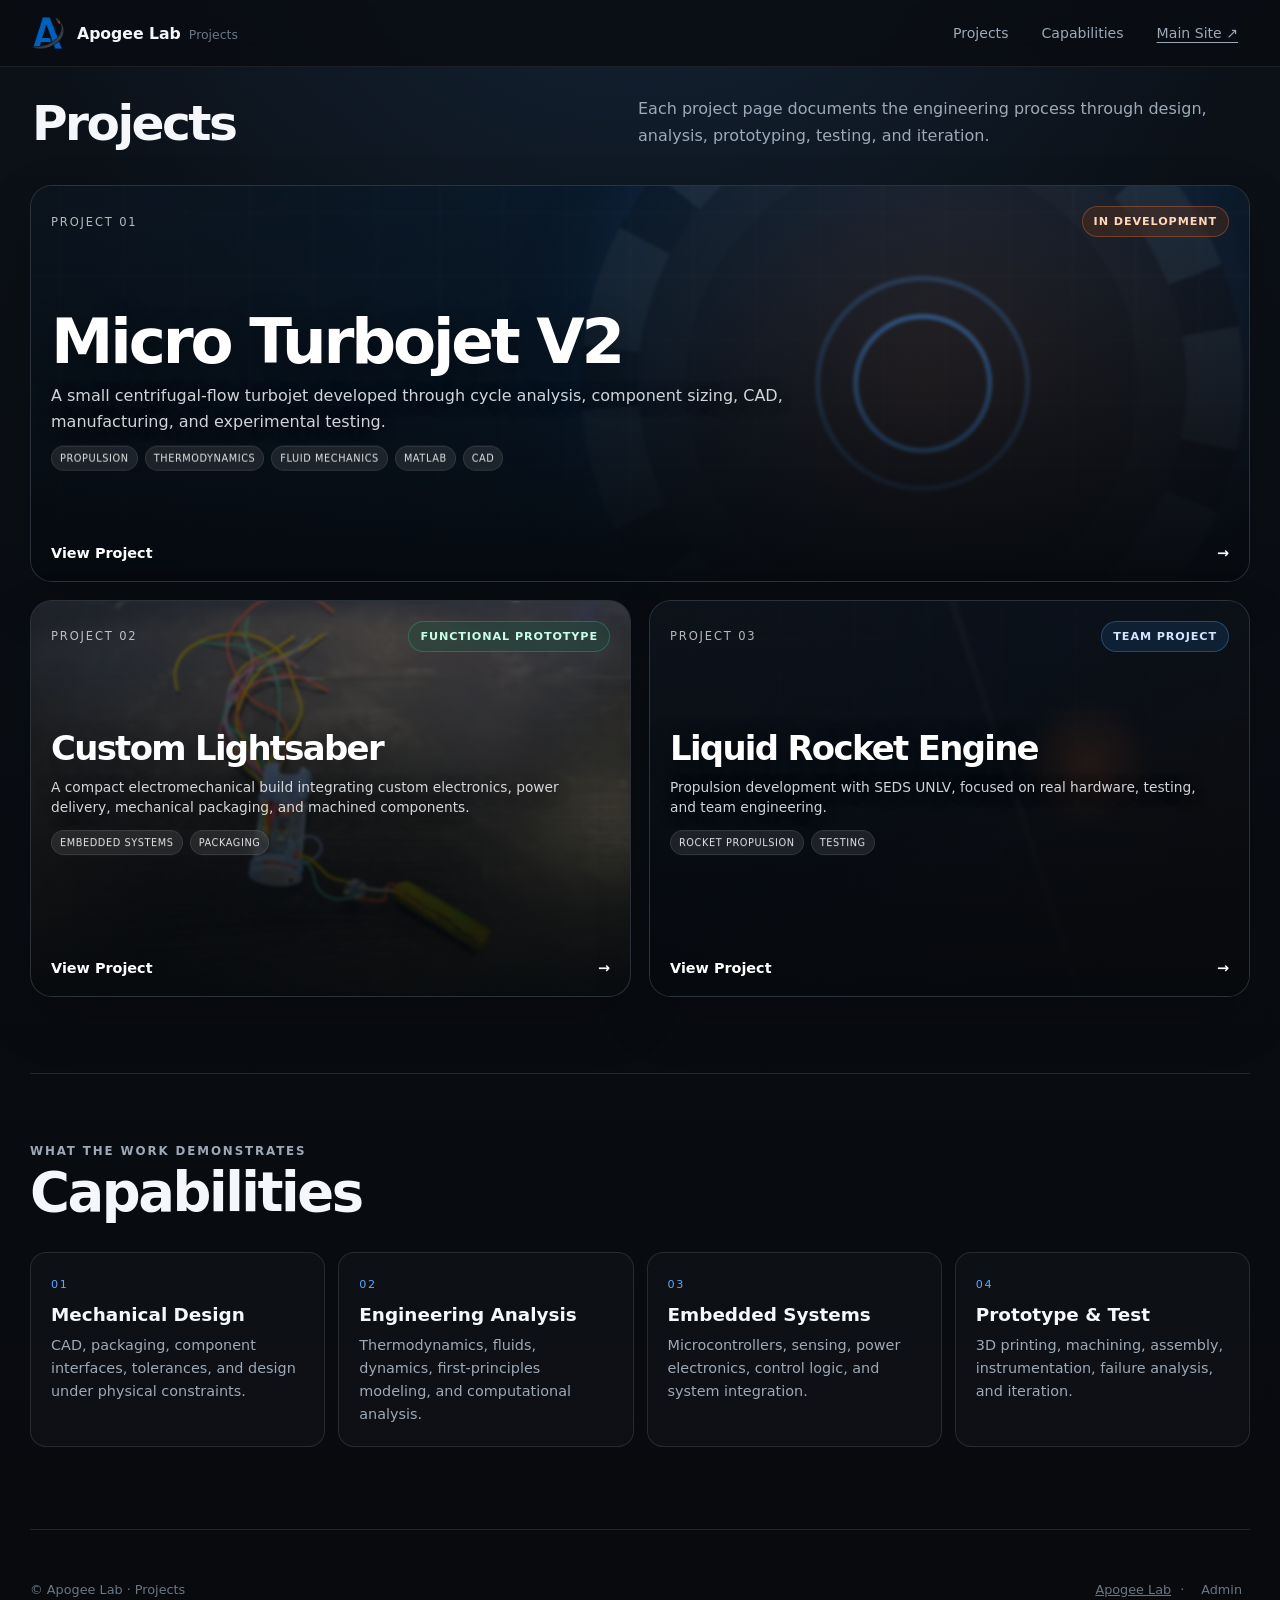
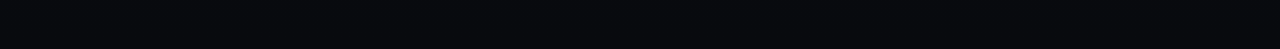
==== commit 03bf2528: "v6" ====
--- a/index.html
+++ b/index.html
@@ -23,7 +23,7 @@
       <nav class="nav" aria-label="Primary navigation">
         <a href="#projects">Projects</a>
         <a href="#capabilities">Capabilities</a>
-        <a href="https://apogeelab.org" target="_blank" rel="noopener noreferrer">Main Site ↗</a>
+        <a class="main-site-link" href="https://apogeelab.org" target="_blank" rel="noopener noreferrer">Main Site ↗</a>
       </nav>
     </div>
   </header>
--- a/style.css
+++ b/style.css
@@ -1529,3 +1529,88 @@
     grid-column: auto;
   }
 }
+
+
+/* =========================================================
+   PROJECTS FRONTEND V6
+   Viewport-fixed scroll cue + small homepage refinements
+   ========================================================= */
+
+/* Slightly smaller Projects title on the homepage. */
+.projects-intro h1 {
+  font-size: clamp(2.35rem, 3.8vw, 3.75rem);
+}
+
+/* Make the Main Site nav link visually distinct. */
+.projects-home .main-site-link {
+  text-decoration: underline;
+  text-decoration-thickness: 1px;
+  text-underline-offset: 4px;
+}
+
+/*
+  Project-page scroll cue:
+  - fixed relative to the VISITOR'S VIEWPORT, not document layout
+  - about 25% smaller than v5 (76px -> 57px)
+  - hidden by JS after either clicking or beginning to scroll
+*/
+.project-scroll-cue {
+  position: fixed;
+  left: 50%;
+  bottom: 24px;
+  z-index: 45;
+
+  transform: translateX(-50%);
+  gap: 12px;
+  font-size: .84rem;
+  letter-spacing: .10em;
+
+  opacity: 1;
+  visibility: visible;
+  pointer-events: auto;
+
+  transition:
+    opacity .22s ease,
+    visibility .22s ease,
+    transform .22s ease,
+    color .18s ease;
+}
+
+.project-scroll-cue.is-hidden {
+  opacity: 0;
+  visibility: hidden;
+  pointer-events: none;
+  transform: translateX(-50%) translateY(10px);
+}
+
+.project-scroll-circle {
+  width: 57px;
+  height: 57px;
+  font-size: 1.38rem;
+}
+
+.project-scroll-cue:hover {
+  transform: translateX(-50%) translateY(3px);
+}
+
+.project-scroll-cue.is-hidden:hover {
+  transform: translateX(-50%) translateY(10px);
+}
+
+@media (max-width: 680px) {
+  .projects-intro h1 {
+    font-size: 2.2rem;
+  }
+
+  .project-scroll-cue {
+    bottom: 18px;
+    gap: 10px;
+    font-size: .72rem;
+  }
+
+  .project-scroll-circle {
+    width: 52px;
+    height: 52px;
+    font-size: 1.25rem;
+  }
+}
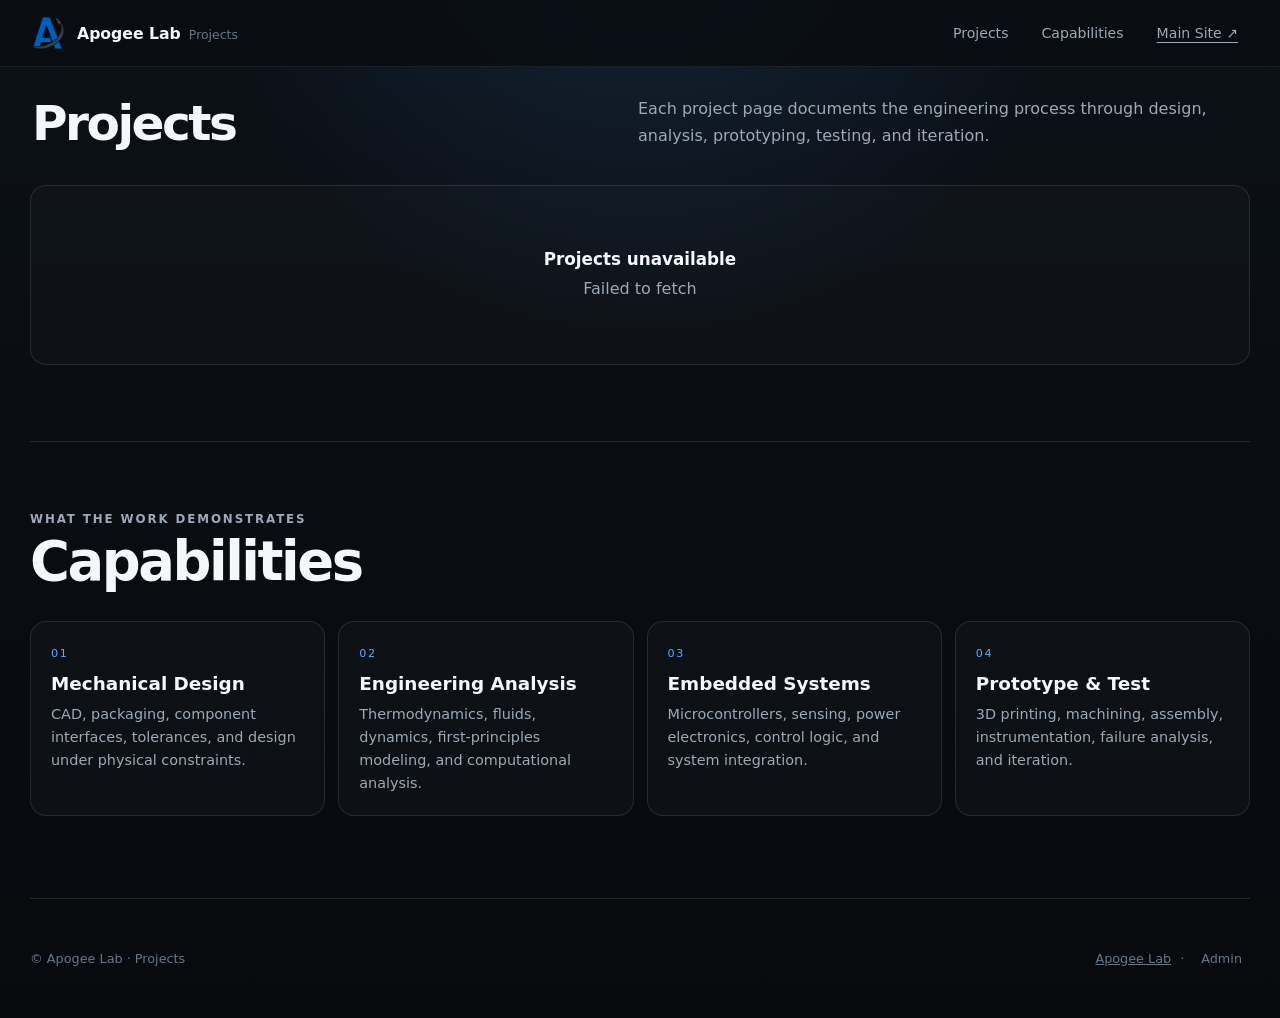
==== commit ed1e4c9d: "v2 frintend" ====
--- a/index.html
+++ b/index.html
@@ -8,7 +8,7 @@
   <link rel="icon" type="image/png" href="favicon.png">
   <link rel="stylesheet" href="style.css">
 </head>
-<body class="projects-home">
+<body class="projects-home" data-page="home">
 
   <header class="site-header">
     <div class="header-inner">
@@ -29,7 +29,6 @@
   </header>
 
   <main class="home-main shell">
-
     <section class="projects-intro">
       <h1>Projects</h1>
       <p>
@@ -39,98 +38,8 @@
     </section>
 
     <section class="projects projects-first" id="projects">
-      <div class="project-grid project-grid-home">
-
-        <a class="project-card home-card featured-home" href="turbojet.html" style="--glow: rgba(92,167,255,.26);">
-          <div class="card-bg turbo-bg"></div>
-          <div class="card-shade home-shade"></div>
-
-          <div class="card-content home-card-content">
-            <div class="card-top">
-              <span class="project-number">PROJECT 01</span>
-              <span class="status dev">In Development</span>
-            </div>
-
-            <div class="card-main home-card-main">
-              <h3>Micro Turbojet V2</h3>
-              <p>
-                A small centrifugal-flow turbojet developed through cycle analysis,
-                component sizing, CAD, manufacturing, and experimental testing.
-              </p>
-
-              <div class="tags">
-                <span class="tag">Propulsion</span>
-                <span class="tag">Thermodynamics</span>
-                <span class="tag">Fluid Mechanics</span>
-                <span class="tag">MATLAB</span>
-                <span class="tag">CAD</span>
-              </div>
-            </div>
-
-            <div class="card-link">
-              <span>View Project</span><span>→</span>
-            </div>
-          </div>
-        </a>
-
-        <a class="project-card home-card" href="lightsaber.html" style="--glow: rgba(66,211,155,.22);">
-          <div class="card-bg lightsaber-bg"></div>
-          <div class="card-shade home-shade"></div>
-
-          <div class="card-content home-card-content">
-            <div class="card-top">
-              <span class="project-number">PROJECT 02</span>
-              <span class="status done">Functional Prototype</span>
-            </div>
-
-            <div class="card-main home-card-main">
-              <h3>Custom Lightsaber</h3>
-              <p>
-                A compact electromechanical build integrating custom electronics,
-                power delivery, mechanical packaging, and machined components.
-              </p>
-
-              <div class="tags">
-                <span class="tag">Embedded Systems</span>
-                <span class="tag">Packaging</span>
-              </div>
-            </div>
-
-            <div class="card-link">
-              <span>View Project</span><span>→</span>
-            </div>
-          </div>
-        </a>
-
-        <a class="project-card home-card" href="rocket.html" style="--glow: rgba(255,123,57,.22);">
-          <div class="card-bg rocket-bg"></div>
-          <div class="card-shade home-shade"></div>
-
-          <div class="card-content home-card-content">
-            <div class="card-top">
-              <span class="project-number">PROJECT 03</span>
-              <span class="status team">Team Project</span>
-            </div>
-
-            <div class="card-main home-card-main">
-              <h3>Liquid Rocket Engine</h3>
-              <p>
-                Propulsion development with SEDS UNLV, focused on real hardware,
-                testing, and team engineering.
-              </p>
-
-              <div class="tags">
-                <span class="tag">Rocket Propulsion</span>
-                <span class="tag">Testing</span>
-              </div>
-            </div>
-
-            <div class="card-link">
-              <span>View Project</span><span>→</span>
-            </div>
-          </div>
-        </a>
-
+      <div id="homeProjectGrid" class="project-grid project-grid-home" aria-live="polite">
+        <div class="project-loading-card">Loading projects…</div>
       </div>
 
       <div class="admin-toolbar admin-only" aria-hidden="true">
@@ -140,7 +49,7 @@
         </div>
 
         <div class="admin-toolbar-actions">
-          <button class="primary" type="button" data-open-editor="newProjectModal">+ Add New Project</button>
+          <button class="primary" type="button" id="addProjectButton">+ Add New Project</button>
         </div>
       </div>
     </section>
@@ -186,10 +95,9 @@
     <div class="footer-right">
       <a href="https://apogeelab.org" target="_blank" rel="noopener noreferrer">Apogee Lab</a>
       <span>·</span>
-      <button type="button" data-open-admin>Admin</button>
+      <button type="button" data-admin-toggle>Admin</button>
     </div>
   </footer>
-
 
   <div class="modal" id="adminModal" aria-hidden="true">
     <div class="modal-card" role="dialog" aria-modal="true" aria-labelledby="adminTitle">
@@ -198,73 +106,86 @@
 
       <form id="adminForm">
         <label for="adminPassword">Admin password</label>
-        <input id="adminPassword" type="password" autocomplete="current-password" placeholder="Password">
+        <input id="adminPassword" type="password" autocomplete="current-password" placeholder="Password" required>
+        <p class="form-error" id="adminError" hidden></p>
 
         <div class="modal-actions">
-          <button id="closeAdmin" type="button">Cancel</button>
+          <button type="button" data-close-modal="adminModal">Cancel</button>
           <button class="primary" type="submit">Sign In</button>
         </div>
       </form>
-
-      <p class="prototype-note" id="adminPrototypeMessage">
-        Frontend prototype: authentication is not connected yet.
-      </p>
     </div>
   </div>
 
+  <div class="editor-modal" id="projectEditorModal" aria-hidden="true">
+    <div class="editor-card" role="dialog" aria-modal="true" aria-labelledby="projectEditorTitle">
+      <h2 id="projectEditorTitle">Add New Project</h2>
+      <p>Create the project record used throughout the live portfolio.</p>
 
-  <div class="editor-modal" id="newProjectModal" aria-hidden="true">
-    <div class="editor-card" role="dialog" aria-modal="true" aria-labelledby="newProjectTitle">
-      <h2 id="newProjectTitle">Add New Project</h2>
-      <p>
-        Frontend prototype of the fields that will be saved to D1 once the Projects backend is connected.
-      </p>
+      <form id="projectEditorForm">
+        <div class="editor-grid">
+          <div class="editor-field">
+            <label for="projectName">Project title</label>
+            <input id="projectName" name="name" type="text" required>
+          </div>
 
-      <div class="editor-grid">
-        <div class="editor-field">
-          <label for="newProjectName">Project title</label>
-          <input id="newProjectName" type="text" placeholder="Micro Turbojet V3">
+          <div class="editor-field">
+            <label for="projectStatus">Project status</label>
+            <select id="projectStatus" name="status">
+              <option>In Development</option>
+              <option>Proof of Concept</option>
+              <option>Prototype</option>
+              <option>Functional Prototype</option>
+              <option>Complete</option>
+              <option>Team Project</option>
+              <option>Paused</option>
+              <option>Archived</option>
+            </select>
+          </div>
+
+          <div class="editor-field full">
+            <label for="projectHomeDescription">Homepage description</label>
+            <textarea id="projectHomeDescription" name="homeDescription" required></textarea>
+          </div>
+
+          <div class="editor-field full">
+            <label for="projectAboutDescription">Full project description / About</label>
+            <textarea id="projectAboutDescription" name="aboutDescription" required></textarea>
+          </div>
+
+          <div class="editor-field full">
+            <label for="projectTags">Tags</label>
+            <input id="projectTags" name="tags" type="text" placeholder="Propulsion, Thermodynamics, CAD, MATLAB">
+          </div>
+
+          <div class="editor-field">
+            <label for="projectStartDate">Start date</label>
+            <input id="projectStartDate" name="startDate" type="date">
+          </div>
+
+          <div class="editor-field">
+            <label for="projectSortOrder">Sort order</label>
+            <input id="projectSortOrder" name="sortOrder" type="number" step="1" value="0">
+          </div>
+
+          <div class="editor-field full">
+            <label for="projectSlug">URL slug (optional)</label>
+            <input id="projectSlug" name="slug" type="text" placeholder="micro-turbojet-v2">
+            <div class="editor-help">Leave blank to generate it automatically from the project title.</div>
+          </div>
         </div>
 
-        <div class="editor-field">
-          <label for="newProjectStatus">Project status</label>
-          <select id="newProjectStatus">
-<option>In Development</option>
-<option>Proof of Concept</option>
-<option>Prototype</option>
-<option>Functional Prototype</option>
-<option>Complete</option>
-<option>Team Project</option>
-<option>Paused</option>
-<option>Archived</option>
-</select>
+        <p class="form-error" id="projectEditorError" hidden></p>
+
+        <div class="editor-actions">
+          <button type="button" data-close-modal="projectEditorModal">Cancel</button>
+          <button class="primary" type="submit">Create Project</button>
         </div>
-
-        <div class="editor-field full">
-          <label for="newProjectHomeDescription">Homepage description</label>
-          <textarea id="newProjectHomeDescription" placeholder="Short description shown on the main Projects tile."></textarea>
-        </div>
-
-        <div class="editor-field full">
-          <label for="newProjectAbout">Full project description / About</label>
-          <textarea id="newProjectAbout" placeholder="Longer description shown inside the project page."></textarea>
-        </div>
-
-        <div class="editor-field full">
-          <label for="newProjectTags">Tags</label>
-          <input id="newProjectTags" type="text" placeholder="Propulsion, Thermodynamics, CAD, MATLAB">
-          <div class="editor-help">
-            Tags entered here become the discipline pills shown on the project tile and project page.
-          </div>
-        </div>
-      </div>
-
-      <div class="editor-actions">
-        <button type="button" data-close-editor="newProjectModal">Cancel</button>
-        <button class="primary" type="button" data-prototype-save>Create Project</button>
-      </div>
+      </form>
     </div>
   </div>
+
+  <div id="toast" class="toast" role="status" aria-live="polite"></div>
 
   <script src="script.js"></script>
 </body>
--- a/style.css
+++ b/style.css
@@ -770,11 +770,6 @@
   background: #155da9;
 }
 
-.prototype-note {
-  margin-top: 12px !important;
-  color: #8090a1 !important;
-  font-size: .75rem;
-}
 
 @media (max-width: 900px) {
   .project-grid,
@@ -1614,3 +1609,476 @@
     font-size: 1.25rem;
   }
 }
+
+
+/* =========================================================
+   LIVE API FRONTEND
+   Dynamic D1/R2/YouTube project portfolio
+   ========================================================= */
+
+body.modal-open {
+  overflow: hidden;
+}
+
+button,
+select {
+  font: inherit;
+}
+
+.project-loading-card,
+.project-empty-state,
+.content-loading,
+.project-media-loading {
+  width: 100%;
+  min-height: 180px;
+  border: 1px solid var(--line);
+  border-radius: 16px;
+  display: grid;
+  place-items: center;
+  padding: 28px;
+  color: var(--muted);
+  background: rgba(255,255,255,.018);
+}
+
+.project-empty-state {
+  grid-column: 1 / -1;
+  align-content: center;
+  gap: 8px;
+  text-align: center;
+}
+
+.project-empty-state strong {
+  color: var(--text);
+  font-size: 1.05rem;
+}
+
+.project-empty-state span {
+  max-width: 540px;
+  line-height: 1.55;
+}
+
+.project-empty-state a {
+  color: var(--blue);
+}
+
+.detail-empty-state {
+  min-height: 210px;
+}
+
+.dynamic-photo-bg {
+  background-position: center;
+  background-size: cover;
+  background-repeat: no-repeat;
+}
+
+.dynamic-fallback-bg,
+.project-hero-fallback {
+  background:
+    radial-gradient(circle at 72% 50%, transparent 0 58px, rgba(92,167,255,.58) 60px 63px, transparent 65px 93px, rgba(92,167,255,.22) 95px 98px, transparent 100px),
+    repeating-linear-gradient(90deg, transparent 0 58px, rgba(255,255,255,.028) 59px 60px),
+    repeating-linear-gradient(0deg, transparent 0 58px, rgba(255,255,255,.028) 59px 60px),
+    linear-gradient(135deg, #111c29 0%, #0b253e 50%, #121720 100%);
+}
+
+.project-hero-image,
+.project-hero-video {
+  position: absolute;
+  inset: 0;
+  width: 100%;
+  height: 100%;
+  border: 0;
+  object-fit: cover;
+}
+
+.project-hero-video {
+  background: #000;
+}
+
+.project-hero-fallback {
+  position: absolute;
+  inset: 0;
+  display: grid;
+  place-items: center;
+  align-content: center;
+  gap: 12px;
+  color: var(--muted);
+}
+
+.hero-fallback-mark {
+  color: rgba(255,255,255,.38);
+  font-size: .72rem;
+  font-weight: 800;
+  letter-spacing: .22em;
+}
+
+.update-top-row {
+  display: flex;
+  justify-content: space-between;
+  gap: 22px;
+  align-items: flex-start;
+}
+
+.update-body-copy,
+.old-update-body {
+  margin-top: 18px;
+  color: var(--muted);
+  line-height: 1.75;
+}
+
+.old-update-body {
+  margin-top: 9px;
+  font-size: .9rem;
+  line-height: 1.62;
+}
+
+.update-admin-actions {
+  flex: 0 0 auto;
+  gap: 7px;
+}
+
+.update-admin-actions button,
+.gallery-upload-button {
+  border: 1px solid var(--line);
+  border-radius: 9px;
+  padding: 8px 10px;
+  color: white;
+  background: #15202d;
+  cursor: pointer;
+}
+
+.update-admin-actions button:hover,
+.gallery-upload-button:hover {
+  border-color: rgba(92,167,255,.42);
+  background: #1a293a;
+}
+
+.update-admin-actions .danger-text-button {
+  color: #ffc8c8;
+  border-color: rgba(255,105,105,.19);
+  background: rgba(92,28,28,.20);
+}
+
+.old-update-media-note {
+  margin-top: 12px;
+  color: var(--soft);
+  font-size: .72rem;
+  letter-spacing: .06em;
+  text-transform: uppercase;
+}
+
+/* Latest-update media carousel */
+
+.update-media-carousel {
+  border-top: 1px solid rgba(255,255,255,.07);
+  background: #090d12;
+}
+
+.update-media-stage {
+  position: relative;
+  min-height: 390px;
+  aspect-ratio: 16 / 8.7;
+  overflow: hidden;
+  background: #05070a;
+}
+
+.update-media-slide {
+  position: absolute;
+  inset: 0;
+  opacity: 0;
+  visibility: hidden;
+  transition: opacity .2s ease, visibility .2s ease;
+}
+
+.update-media-slide.is-active {
+  opacity: 1;
+  visibility: visible;
+}
+
+.update-media-slide img,
+.update-media-slide iframe {
+  width: 100%;
+  height: 100%;
+  border: 0;
+  object-fit: contain;
+  background: #05070a;
+}
+
+.update-media-thumbs {
+  display: flex;
+  gap: 8px;
+  padding: 10px;
+  overflow-x: auto;
+  border-top: 1px solid rgba(255,255,255,.06);
+}
+
+.update-media-thumb {
+  flex: 0 0 92px;
+  height: 62px;
+  padding: 0;
+  overflow: hidden;
+  border: 1px solid rgba(255,255,255,.11);
+  border-radius: 8px;
+  background: #111821;
+  cursor: pointer;
+  opacity: .62;
+  transition: opacity .18s ease, border-color .18s ease, transform .18s ease;
+}
+
+.update-media-thumb:hover,
+.update-media-thumb.is-active {
+  opacity: 1;
+  border-color: rgba(92,167,255,.62);
+}
+
+.update-media-thumb.is-active {
+  transform: translateY(-2px);
+}
+
+.update-media-thumb img {
+  width: 100%;
+  height: 100%;
+  object-fit: cover;
+}
+
+.media-thumb-video {
+  width: 100%;
+  height: 100%;
+  display: grid;
+  place-items: center;
+  color: white;
+  font-size: 1.15rem;
+  background:
+    radial-gradient(circle at center, rgba(92,167,255,.20), transparent 55%),
+    #0d141e;
+}
+
+/* Unified gallery: video and image tiles share the same geometry. */
+
+.gallery-grid {
+  align-items: stretch;
+}
+
+.gallery-item {
+  position: relative;
+  min-height: 0;
+  aspect-ratio: 16 / 10;
+  background: #05070a;
+}
+
+.gallery-photo-item img,
+.gallery-video-frame {
+  width: 100%;
+  height: 100%;
+  border: 0;
+  display: block;
+  object-fit: cover;
+  background: #05070a;
+}
+
+.gallery-video-item {
+  isolation: isolate;
+}
+
+.gallery-media-badge {
+  position: absolute;
+  z-index: 2;
+  left: 10px;
+  bottom: 10px;
+  padding: 6px 8px;
+  border: 1px solid rgba(255,255,255,.15);
+  border-radius: 999px;
+  color: rgba(255,255,255,.86);
+  background: rgba(5,8,12,.68);
+  backdrop-filter: blur(8px);
+  font-size: .6rem;
+  font-weight: 800;
+  letter-spacing: .1em;
+}
+
+.gallery-upload-button {
+  display: none;
+}
+
+body.admin-mode .gallery-upload-button {
+  display: inline-flex;
+}
+
+/* Forms */
+
+.form-error {
+  margin: 12px 0 0 !important;
+  padding: 10px 12px;
+  border: 1px solid rgba(255,103,103,.22);
+  border-radius: 9px;
+  color: #ffd0d0 !important;
+  background: rgba(103,28,28,.24);
+  font-size: .82rem;
+}
+
+.editor-field input[type="file"] {
+  padding: 9px;
+  color: var(--muted);
+}
+
+.large-textarea {
+  min-height: 180px !important;
+}
+
+.inline-input-row {
+  display: grid;
+  grid-template-columns: 1fr auto;
+  gap: 8px;
+}
+
+.inline-input-row button,
+.danger-button {
+  border-radius: 10px;
+  padding: 10px 12px;
+  cursor: pointer;
+}
+
+.subtle-danger,
+.danger-button {
+  border: 1px solid rgba(255,105,105,.26);
+  color: #ffd0d0;
+  background: rgba(95,28,28,.24);
+}
+
+.subtle-danger:hover,
+.danger-button:hover {
+  border-color: rgba(255,105,105,.52);
+  background: rgba(118,34,34,.34);
+}
+
+.editor-actions-split {
+  justify-content: space-between;
+  align-items: center;
+}
+
+.editor-actions-right {
+  display: flex;
+  gap: 8px;
+}
+
+.update-editor-card {
+  width: min(820px, 100%);
+}
+
+.compact-editor-card {
+  width: min(560px, 100%);
+}
+
+.existing-image-grid {
+  display: grid;
+  grid-template-columns: repeat(4, minmax(0, 1fr));
+  gap: 9px;
+}
+
+.existing-image-item {
+  position: relative;
+  overflow: hidden;
+  aspect-ratio: 1.25 / 1;
+  border: 1px solid var(--line);
+  border-radius: 10px;
+  background: #080d13;
+}
+
+.existing-image-item img {
+  width: 100%;
+  height: 100%;
+  object-fit: cover;
+}
+
+.remove-image-button {
+  position: absolute;
+  right: 6px;
+  bottom: 6px;
+  border: 1px solid rgba(255,255,255,.17);
+  border-radius: 7px;
+  padding: 5px 7px;
+  color: white;
+  background: rgba(10,13,18,.78);
+  backdrop-filter: blur(7px);
+  cursor: pointer;
+  font-size: .68rem;
+}
+
+.remove-image-button:hover {
+  border-color: rgba(255,105,105,.50);
+  color: #ffd0d0;
+}
+
+/* Toast */
+
+.toast {
+  position: fixed;
+  z-index: 220;
+  left: 50%;
+  bottom: 26px;
+  transform: translate(-50%, 18px);
+  max-width: min(520px, calc(100% - 32px));
+  padding: 11px 15px;
+  border: 1px solid rgba(92,167,255,.28);
+  border-radius: 11px;
+  color: white;
+  background: rgba(16,28,41,.94);
+  box-shadow: 0 18px 48px rgba(0,0,0,.36);
+  backdrop-filter: blur(12px);
+  opacity: 0;
+  visibility: hidden;
+  pointer-events: none;
+  transition: opacity .18s ease, transform .18s ease, visibility .18s ease;
+}
+
+.toast.show {
+  opacity: 1;
+  visibility: visible;
+  transform: translate(-50%, 0);
+}
+
+.toast.error {
+  border-color: rgba(255,105,105,.34);
+  background: rgba(66,24,27,.95);
+}
+
+@media (max-width: 900px) {
+  .update-media-stage {
+    min-height: 320px;
+  }
+
+  .existing-image-grid {
+    grid-template-columns: repeat(3, minmax(0, 1fr));
+  }
+}
+
+@media (max-width: 680px) {
+  .update-top-row {
+    flex-direction: column;
+  }
+
+  .update-media-stage {
+    min-height: 230px;
+    aspect-ratio: 16 / 10;
+  }
+
+  .inline-input-row {
+    grid-template-columns: 1fr;
+  }
+
+  .editor-actions-split {
+    align-items: stretch;
+    flex-direction: column-reverse;
+  }
+
+  .editor-actions-right {
+    justify-content: flex-end;
+  }
+
+  .existing-image-grid {
+    grid-template-columns: repeat(2, minmax(0, 1fr));
+  }
+
+  .gallery-item {
+    aspect-ratio: 16 / 10;
+  }
+}
